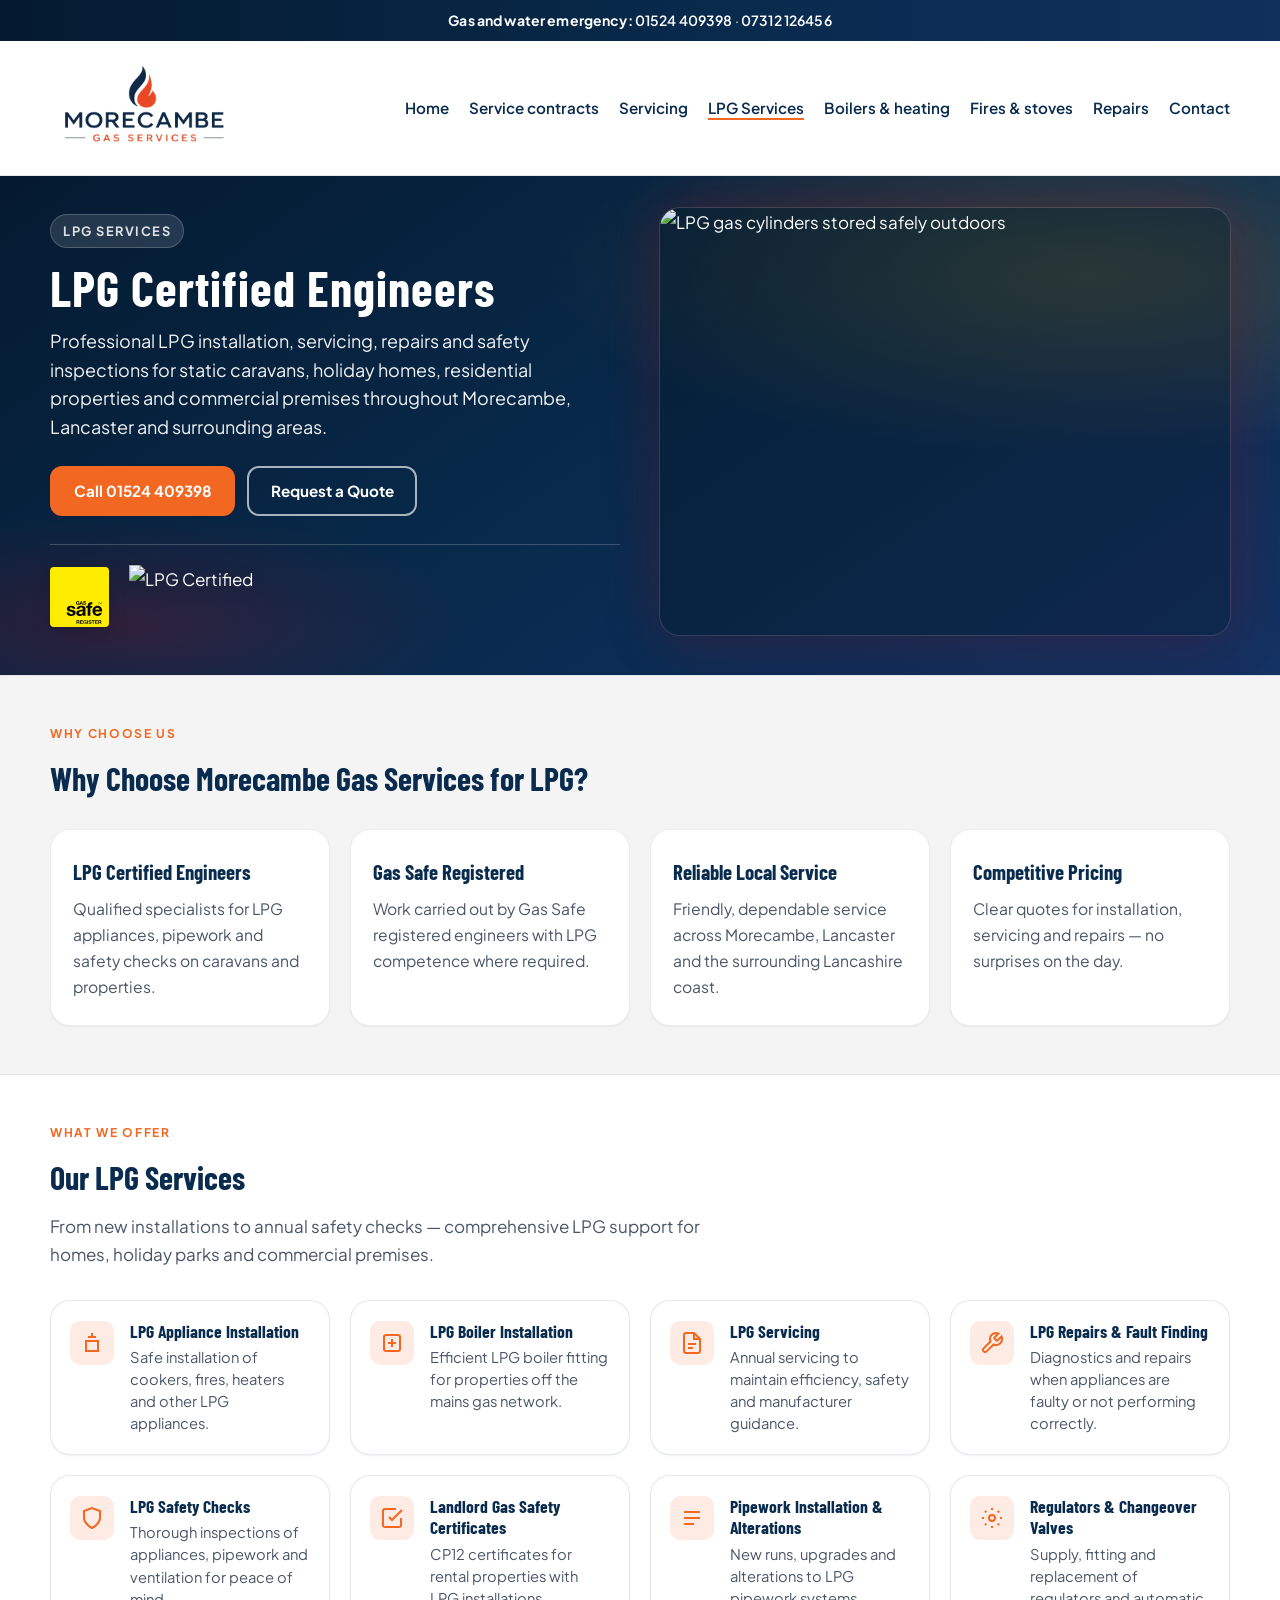
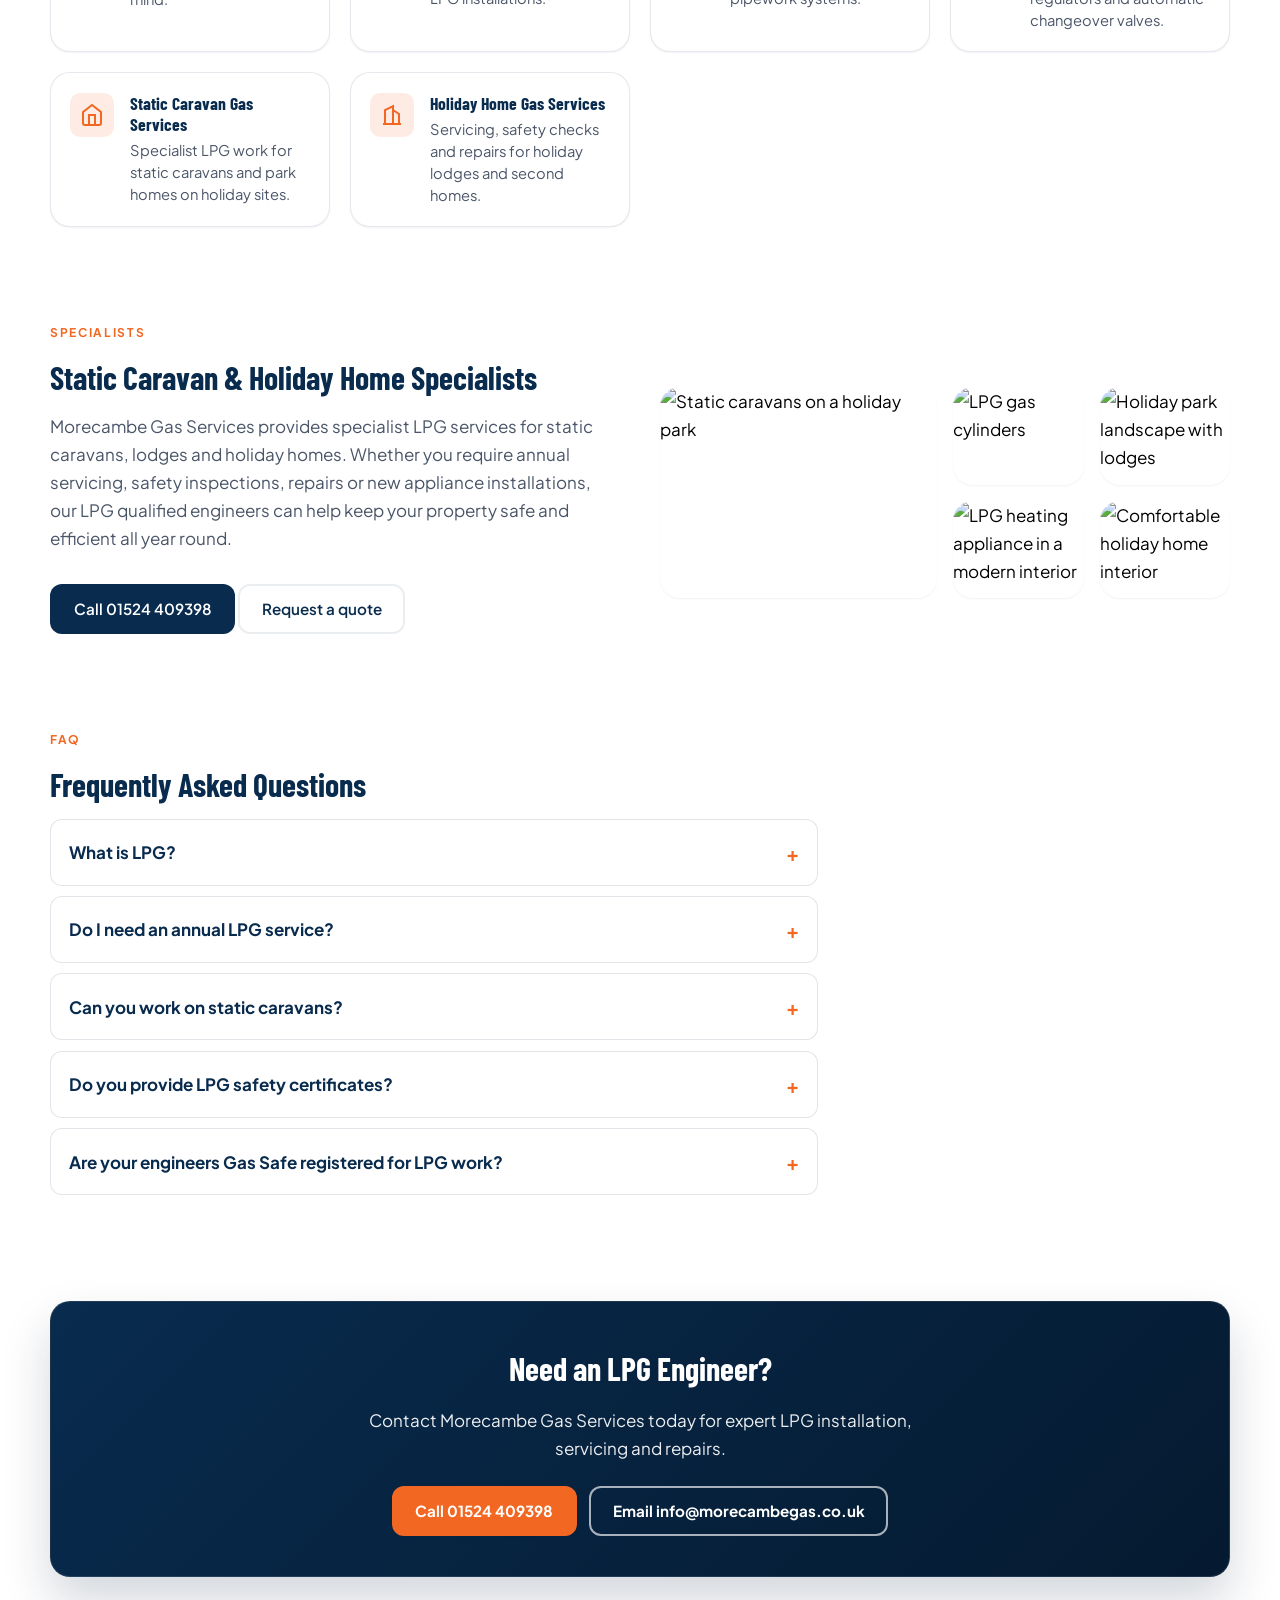
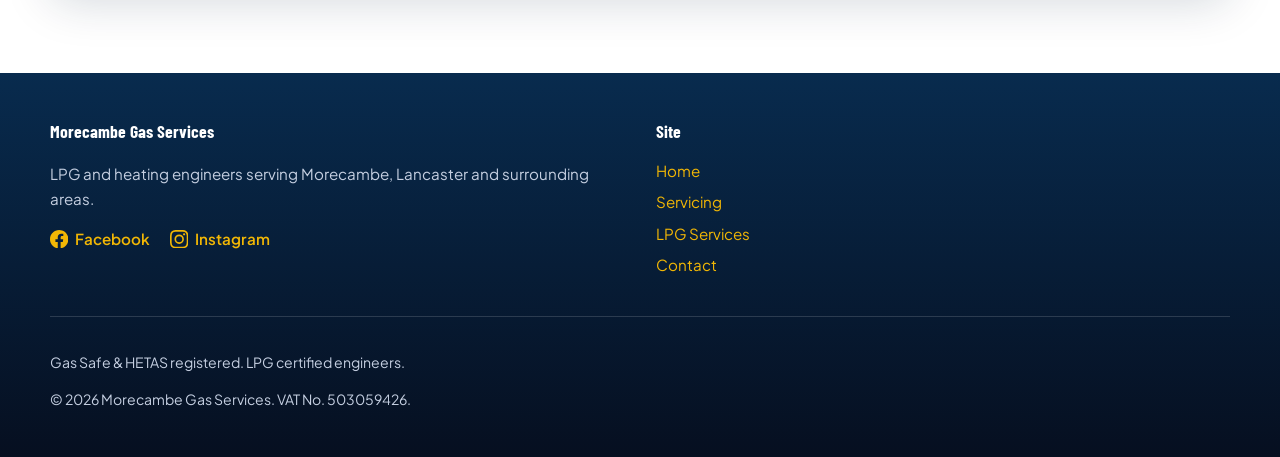
==== lpg-services/index.html @ b0865a86 "Add LPG Services page with nav, social links, and brand updates. New /lpg-services page with hero, s" ====
<!DOCTYPE html>
<html lang="en-GB">
  <head>
    <meta charset="utf-8" />
    <meta name="viewport" content="width=device-width, initial-scale=1" />
    <title>LPG Services | Morecambe Gas Services</title>
    <meta
      name="description"
      content="LPG certified engineers providing LPG installation, servicing, repairs and safety inspections for static caravans, holiday homes and residential properties across Morecambe and Lancaster."
    />
    <link rel="canonical" href="https://morecambegas.co.uk/lpg-services" />
    <meta name="robots" content="index, follow" />

    <meta property="og:type" content="website" />
    <meta property="og:locale" content="en_GB" />
    <meta property="og:url" content="https://morecambegas.co.uk/lpg-services" />
    <meta property="og:title" content="LPG Services | Morecambe Gas Services" />
    <meta
      property="og:description"
      content="LPG certified engineers for installation, servicing, repairs and safety inspections — static caravans, holiday homes and residential properties."
    />

    <link rel="icon" href="../images/logo-mgs-flame.png" type="image/png" />

    <link rel="preconnect" href="https://fonts.googleapis.com" />
    <link rel="preconnect" href="https://fonts.gstatic.com" crossorigin />
    <link
      href="https://fonts.googleapis.com/css2?family=Barlow+Condensed:wght@600;700&family=Plus+Jakarta+Sans:wght@400;500;600;700&display=swap"
      rel="stylesheet"
    />
    <link rel="stylesheet" href="../styles.css" />

    <script type="application/ld+json">
      {
        "@context": "https://schema.org",
        "@graph": [
          {
            "@type": "LocalBusiness",
            "@id": "https://morecambegas.co.uk/#business",
            "name": "Morecambe Gas Services",
            "url": "https://morecambegas.co.uk/",
            "logo": "https://morecambegas.co.uk/images/logo-mgs.png",
            "image": "https://morecambegas.co.uk/images/logo-mgs.png",
            "telephone": "+441524409398",
            "email": "info@morecambegas.co.uk",
            "priceRange": "££",
            "address": {
              "@type": "PostalAddress",
              "addressLocality": "Morecambe",
              "addressRegion": "Lancashire",
              "addressCountry": "GB"
            },
            "areaServed": [
              { "@type": "City", "name": "Morecambe" },
              { "@type": "City", "name": "Lancaster" },
              { "@type": "City", "name": "Heysham" },
              { "@type": "City", "name": "Carnforth" }
            ],
            "sameAs": [
              "https://www.facebook.com/profile.php?id=61570738957869",
              "https://www.instagram.com/morecambegasservices/"
            ]
          },
          {
            "@type": "Service",
            "name": "LPG Services",
            "serviceType": "LPG installation, servicing, repairs and safety inspections",
            "provider": { "@id": "https://morecambegas.co.uk/#business" },
            "url": "https://morecambegas.co.uk/lpg-services",
            "areaServed": [
              { "@type": "City", "name": "Morecambe" },
              { "@type": "City", "name": "Lancaster" }
            ],
            "description": "Professional LPG installation, servicing, repairs and safety inspections for static caravans, holiday homes, residential and commercial properties."
          }
        ]
      }
    </script>
  </head>
  <body>
    <div class="top-bar" role="region" aria-label="Emergency contact">
      <div class="wrap">
        <span
          ><strong>Gas and water emergency:</strong>
          <a href="tel:+441524409398">01524 409398</a> ·
          <a href="tel:+447312126456">07312 126456</a></span
        >
      </div>
    </div>

    <header class="site-header">
      <div class="wrap header-inner">
        <a class="brand" href="../index.html#top" aria-label="Morecambe Gas Services — Home">
          <img src="../images/logo-mgs.png" alt="Morecambe Gas Services" decoding="async" />
        </a>
        <button type="button" class="nav-toggle" aria-expanded="false" aria-controls="site-nav">Menu</button>
        <nav id="site-nav" class="nav-main" aria-label="Primary">
          <a href="../index.html#top">Home</a>
          <a href="../index.html#service-contracts">Service contracts</a>
          <a href="../servicing.html">Servicing</a>
          <a href="index.html" aria-current="page">LPG Services</a>
          <a href="../index.html#boilers">Boilers &amp; heating</a>
          <a href="../index.html#fires-stoves">Fires &amp; stoves</a>
          <a href="../index.html#repairs">Repairs</a>
          <a href="../index.html#contact">Contact</a>
        </nav>
      </div>
    </header>

    <main id="main">
      <section class="hero hero--split page-hero--compact" aria-labelledby="lpg-hero-title">
        <div class="wrap hero-split-inner">
          <div class="hero__copy">
            <p class="hero-eyebrow">LPG Services</p>
            <h1 id="lpg-hero-title">LPG Certified Engineers</h1>
            <p class="lead">
              Professional LPG installation, servicing, repairs and safety inspections for static caravans, holiday homes,
              residential properties and commercial premises throughout Morecambe, Lancaster and surrounding areas.
            </p>
            <div class="hero-actions">
              <a class="btn btn-primary" href="tel:+441524409398">Call 01524 409398</a>
              <a class="btn btn-outline" href="../enquiry.html">Request a Quote</a>
            </div>
            <div class="hero-cert-badges" aria-label="Accreditations">
              <a href="https://www.gassaferegister.co.uk/" target="_blank" rel="noopener noreferrer">
                <img
                  class="hero-cert-badge--gas-safe"
                  src="../images/gas-safe-register.svg"
                  width="280"
                  height="60"
                  alt="Gas Safe Register — find a registered engineer at gassaferegister.co.uk"
                />
              </a>
              <img src="../images/lpg-certified-badge.svg" width="160" height="72" alt="LPG Certified" />
            </div>
          </div>
          <div class="hero__media">
            <figure class="media-frame media-frame--glow">
              <img
                src="https://images.unsplash.com/photo-1581094793769-97ae8e5c5f6b?auto=format&amp;fit=crop&amp;w=1200&amp;q=80"
                width="600"
                height="450"
                alt="LPG gas cylinders stored safely outdoors"
                loading="eager"
                decoding="async"
              />
            </figure>
          </div>
        </div>
      </section>

      <section class="features" aria-labelledby="lpg-why-title">
        <div class="wrap">
          <p class="section-eyebrow" style="margin-bottom: 0.5rem">Why choose us</p>
          <h2 id="lpg-why-title" class="section-title">Why Choose Morecambe Gas Services for LPG?</h2>
          <div class="feature-grid feature-grid--4" style="margin-top: 1.5rem">
            <div class="feature-card">
              <h3>LPG Certified Engineers</h3>
              <p>Qualified specialists for LPG appliances, pipework and safety checks on caravans and properties.</p>
            </div>
            <div class="feature-card">
              <h3>Gas Safe Registered</h3>
              <p>Work carried out by Gas Safe registered engineers with LPG competence where required.</p>
            </div>
            <div class="feature-card">
              <h3>Reliable Local Service</h3>
              <p>Friendly, dependable service across Morecambe, Lancaster and the surrounding Lancashire coast.</p>
            </div>
            <div class="feature-card">
              <h3>Competitive Pricing</h3>
              <p>Clear quotes for installation, servicing and repairs — no surprises on the day.</p>
            </div>
          </div>
        </div>
      </section>

      <section class="wrap page-section" aria-labelledby="lpg-services-title">
        <p class="section-eyebrow">What we offer</p>
        <h2 id="lpg-services-title" class="section-title">Our LPG Services</h2>
        <p class="section-intro">
          From new installations to annual safety checks — comprehensive LPG support for homes, holiday parks and commercial
          premises.
        </p>

        <div class="service-icon-grid">
          <article class="service-icon-card">
            <div class="service-icon-card__icon" aria-hidden="true">
              <svg viewBox="0 0 24 24" fill="none" stroke="currentColor" stroke-width="2"><path d="M12 2v4M8 6h8M6 10h12v10H6z"/></svg>
            </div>
            <div>
              <h3>LPG Appliance Installation</h3>
              <p>Safe installation of cookers, fires, heaters and other LPG appliances.</p>
            </div>
          </article>
          <article class="service-icon-card">
            <div class="service-icon-card__icon" aria-hidden="true">
              <svg viewBox="0 0 24 24" fill="none" stroke="currentColor" stroke-width="2"><rect x="4" y="4" width="16" height="16" rx="2"/><path d="M8 12h8M12 8v8"/></svg>
            </div>
            <div>
              <h3>LPG Boiler Installation</h3>
              <p>Efficient LPG boiler fitting for properties off the mains gas network.</p>
            </div>
          </article>
          <article class="service-icon-card">
            <div class="service-icon-card__icon" aria-hidden="true">
              <svg viewBox="0 0 24 24" fill="none" stroke="currentColor" stroke-width="2"><path d="M14 2H6a2 2 0 0 0-2 2v16a2 2 0 0 0 2 2h12a2 2 0 0 0 2-2V8z"/><path d="M14 2v6h6M8 13h8M8 17h5"/></svg>
            </div>
            <div>
              <h3>LPG Servicing</h3>
              <p>Annual servicing to maintain efficiency, safety and manufacturer guidance.</p>
            </div>
          </article>
          <article class="service-icon-card">
            <div class="service-icon-card__icon" aria-hidden="true">
              <svg viewBox="0 0 24 24" fill="none" stroke="currentColor" stroke-width="2"><path d="M14.7 6.3a1 1 0 0 0 0 1.4l1.6 1.6a1 1 0 0 0 1.4 0l3.77-3.77a6 6 0 0 1-7.94 7.94l-6.91 6.91a2.12 2.12 0 0 1-3-3l6.91-6.91a6 6 0 0 1 7.94-7.94l-3.76 3.76z"/></svg>
            </div>
            <div>
              <h3>LPG Repairs &amp; Fault Finding</h3>
              <p>Diagnostics and repairs when appliances are faulty or not performing correctly.</p>
            </div>
          </article>
          <article class="service-icon-card">
            <div class="service-icon-card__icon" aria-hidden="true">
              <svg viewBox="0 0 24 24" fill="none" stroke="currentColor" stroke-width="2"><path d="M12 22s8-4 8-10V5l-8-3-8 3v7c0 6 8 10 8 10z"/></svg>
            </div>
            <div>
              <h3>LPG Safety Checks</h3>
              <p>Thorough inspections of appliances, pipework and ventilation for peace of mind.</p>
            </div>
          </article>
          <article class="service-icon-card">
            <div class="service-icon-card__icon" aria-hidden="true">
              <svg viewBox="0 0 24 24" fill="none" stroke="currentColor" stroke-width="2"><path d="M9 11l3 3L22 4"/><path d="M21 12v7a2 2 0 0 1-2 2H5a2 2 0 0 1-2-2V5a2 2 0 0 1 2-2h11"/></svg>
            </div>
            <div>
              <h3>Landlord Gas Safety Certificates</h3>
              <p>CP12 certificates for rental properties with LPG installations.</p>
            </div>
          </article>
          <article class="service-icon-card">
            <div class="service-icon-card__icon" aria-hidden="true">
              <svg viewBox="0 0 24 24" fill="none" stroke="currentColor" stroke-width="2"><path d="M4 12h16M4 6h16M4 18h10"/></svg>
            </div>
            <div>
              <h3>Pipework Installation &amp; Alterations</h3>
              <p>New runs, upgrades and alterations to LPG pipework systems.</p>
            </div>
          </article>
          <article class="service-icon-card">
            <div class="service-icon-card__icon" aria-hidden="true">
              <svg viewBox="0 0 24 24" fill="none" stroke="currentColor" stroke-width="2"><circle cx="12" cy="12" r="3"/><path d="M12 2v2M12 20v2M4.93 4.93l1.41 1.41M17.66 17.66l1.41 1.41M2 12h2M20 12h2M4.93 19.07l1.41-1.41M17.66 6.34l1.41-1.41"/></svg>
            </div>
            <div>
              <h3>Regulators &amp; Changeover Valves</h3>
              <p>Supply, fitting and replacement of regulators and automatic changeover valves.</p>
            </div>
          </article>
          <article class="service-icon-card">
            <div class="service-icon-card__icon" aria-hidden="true">
              <svg viewBox="0 0 24 24" fill="none" stroke="currentColor" stroke-width="2"><path d="M3 9l9-7 9 7v11a2 2 0 0 1-2 2H5a2 2 0 0 1-2-2z"/><path d="M9 22V12h6v10"/></svg>
            </div>
            <div>
              <h3>Static Caravan Gas Services</h3>
              <p>Specialist LPG work for static caravans and park homes on holiday sites.</p>
            </div>
          </article>
          <article class="service-icon-card">
            <div class="service-icon-card__icon" aria-hidden="true">
              <svg viewBox="0 0 24 24" fill="none" stroke="currentColor" stroke-width="2"><path d="M3 21h18M5 21V7l8-4v18M19 21V11l-6-4"/><path d="M9 9v.01M9 12v.01M9 15v.01"/></svg>
            </div>
            <div>
              <h3>Holiday Home Gas Services</h3>
              <p>Servicing, safety checks and repairs for holiday lodges and second homes.</p>
            </div>
          </article>
        </div>
      </section>

      <section class="wrap page-section" aria-labelledby="caravan-title">
        <div class="lpg-split-section">
          <div>
            <p class="section-eyebrow">Specialists</p>
            <h2 id="caravan-title" class="section-title">Static Caravan &amp; Holiday Home Specialists</h2>
            <p class="section-intro" style="max-width: none">
              Morecambe Gas Services provides specialist LPG services for static caravans, lodges and holiday homes. Whether you
              require annual servicing, safety inspections, repairs or new appliance installations, our LPG qualified engineers can
              help keep your property safe and efficient all year round.
            </p>
            <p class="band-footnote band-footnote--row">
              <a class="btn btn-dark" href="tel:+441524409398">Call 01524 409398</a>
              <a class="btn btn-ghost" href="../enquiry.html">Request a quote</a>
            </p>
          </div>
          <div class="image-mosaic" aria-label="Static caravans, LPG and holiday park imagery">
            <figure>
              <img
                src="https://images.unsplash.com/photo-1520250497591-112f2f40a3f4?auto=format&amp;fit=crop&amp;w=1200&amp;q=80"
                width="600"
                height="257"
                alt="Static caravans on a holiday park"
                loading="lazy"
                decoding="async"
              />
            </figure>
            <figure>
              <img
                src="https://images.unsplash.com/photo-1581094793769-97ae8e5c5f6b?auto=format&amp;fit=crop&amp;w=600&amp;q=80"
                width="300"
                height="225"
                alt="LPG gas cylinders"
                loading="lazy"
                decoding="async"
              />
            </figure>
            <figure>
              <img
                src="https://images.unsplash.com/photo-1506905925346-21bda4d32df4?auto=format&amp;fit=crop&amp;w=600&amp;q=80"
                width="300"
                height="225"
                alt="Holiday park landscape with lodges"
                loading="lazy"
                decoding="async"
              />
            </figure>
            <figure>
              <img
                src="https://images.unsplash.com/photo-1558618666-fcd25c85cd64?auto=format&amp;fit=crop&amp;w=600&amp;q=80"
                width="300"
                height="225"
                alt="LPG heating appliance in a modern interior"
                loading="lazy"
                decoding="async"
              />
            </figure>
            <figure>
              <img
                src="https://images.unsplash.com/photo-1600585154340-be6161a56a0c?auto=format&amp;fit=crop&amp;w=600&amp;q=80"
                width="300"
                height="225"
                alt="Comfortable holiday home interior"
                loading="lazy"
                decoding="async"
              />
            </figure>
          </div>
        </div>
      </section>

      <section class="wrap page-section" aria-labelledby="faq-title">
        <p class="section-eyebrow">FAQ</p>
        <h2 id="faq-title" class="section-title">Frequently Asked Questions</h2>
        <div class="faq-list">
          <details class="faq-item">
            <summary>What is LPG?</summary>
            <div class="faq-item__answer">
              <p>
                LPG (liquefied petroleum gas) is a bottled gas used where properties are not connected to mains natural gas. It is
                commonly used on static caravans, holiday homes, park homes and rural residential properties for heating, hot water
                and cooking.
              </p>
            </div>
          </details>
          <details class="faq-item">
            <summary>Do I need an annual LPG service?</summary>
            <div class="faq-item__answer">
              <p>
                Yes — annual servicing is strongly recommended to keep appliances safe and efficient, maintain warranties where
                applicable, and identify wear before it becomes a fault. Holiday parks and landlords often require evidence of regular
                checks.
              </p>
            </div>
          </details>
          <details class="faq-item">
            <summary>Can you work on static caravans?</summary>
            <div class="faq-item__answer">
              <p>
                Yes. We provide specialist LPG services for static caravans and lodges, including servicing, safety inspections,
                repairs and new appliance installations on holiday parks across Morecambe, Lancaster and surrounding areas.
              </p>
            </div>
          </details>
          <details class="faq-item">
            <summary>Do you provide LPG safety certificates?</summary>
            <div class="faq-item__answer">
              <p>
                We carry out LPG safety checks and can issue landlord gas safety records (CP12) where required for rental properties
                and holiday lets with LPG installations.
              </p>
            </div>
          </details>
          <details class="faq-item">
            <summary>Are your engineers Gas Safe registered for LPG work?</summary>
            <div class="faq-item__answer">
              <p>
                Our engineers are Gas Safe registered with the appropriate qualifications for LPG work. Always check the engineer&apos;s
                ID card and the work categories listed before any gas work begins.
              </p>
            </div>
          </details>
        </div>
      </section>

      <section class="wrap page-section" aria-labelledby="lpg-cta-title">
        <div class="cta-banner" role="region">
          <h2 id="lpg-cta-title">Need an LPG Engineer?</h2>
          <p>Contact Morecambe Gas Services today for expert LPG installation, servicing and repairs.</p>
          <div class="cta-banner__actions">
            <a class="btn btn-primary" href="tel:+441524409398">Call 01524 409398</a>
            <a class="btn btn-outline" href="mailto:info@morecambegas.co.uk">Email info@morecambegas.co.uk</a>
          </div>
        </div>
      </section>
    </main>

    <footer class="site-footer">
      <div class="wrap">
        <div class="footer-grid">
          <div>
            <h2>Morecambe Gas Services</h2>
            <p>LPG and heating engineers serving Morecambe, Lancaster and surrounding areas.</p>
            <div class="footer-social" aria-label="Social media">
              <a href="https://www.facebook.com/profile.php?id=61570738957869" target="_blank" rel="noopener noreferrer">
                <svg viewBox="0 0 24 24" aria-hidden="true"><path d="M24 12.073c0-6.627-5.373-12-12-12s-12 5.373-12 12c0 5.99 4.388 10.954 10.125 11.854v-8.385H7.078v-3.47h3.047V9.43c0-3.007 1.792-4.669 4.533-4.669 1.312 0 2.686.235 2.686.235v2.953H15.83c-1.491 0-1.956.925-1.956 1.874v2.25h3.328l-.532 3.47h-2.796v8.385C19.612 23.027 24 18.062 24 12.073z"/></svg>
                Facebook
              </a>
              <a href="https://www.instagram.com/morecambegasservices/" target="_blank" rel="noopener noreferrer">
                <svg viewBox="0 0 24 24" aria-hidden="true"><path d="M12 2.163c3.204 0 3.584.012 4.85.07 3.252.148 4.771 1.691 4.919 4.919.058 1.265.069 1.645.069 4.849 0 3.205-.012 3.584-.069 4.849-.149 3.225-1.664 4.771-4.919 4.919-1.266.058-1.644.07-4.85.07-3.204 0-3.584-.012-4.849-.07-3.26-.149-4.771-1.699-4.919-4.92-.058-1.265-.07-1.644-.07-4.849 0-3.204.013-3.583.07-4.849.149-3.227 1.664-4.771 4.919-4.919 1.266-.057 1.645-.069 4.849-.069zM12 0C8.741 0 8.333.014 7.053.072 2.695.272.273 2.69.073 7.052.014 8.333 0 8.741 0 12c0 3.259.014 3.668.072 4.948.2 4.358 2.618 6.78 6.98 6.98C8.333 23.986 8.741 24 12 24c3.259 0 3.668-.014 4.948-.072 4.354-.2 6.782-2.618 6.979-6.98.059-1.28.073-1.689.073-4.948 0-3.259-.014-3.667-.072-4.947-.196-4.354-2.617-6.78-6.979-6.98C15.668.014 15.259 0 12 0zm0 5.838a6.162 6.162 0 1 0 0 12.324 6.162 6.162 0 0 0 0-12.324zM12 16a4 4 0 1 1 0-8 4 4 0 0 1 0 8zm6.406-11.845a1.44 1.44 0 1 0 0 2.881 1.44 1.44 0 0 0 0-2.881z"/></svg>
                Instagram
              </a>
            </div>
          </div>
          <div>
            <h2>Site</h2>
            <ul>
              <li><a href="../index.html#top">Home</a></li>
              <li><a href="../servicing.html">Servicing</a></li>
              <li><a href="index.html">LPG Services</a></li>
              <li><a href="../customer-services.html">Contact</a></li>
            </ul>
          </div>
        </div>
        <div class="footer-bottom">
          <p>Gas Safe &amp; HETAS registered. LPG certified engineers.</p>
          <p>&copy; 2026 Morecambe Gas Services. VAT No. 503059426.</p>
        </div>
      </div>
    </footer>

    <script src="../main.js" defer></script>
  </body>
</html>
---- styles.css ----
/* Morecambe Gas — brand palette (navy/orange) */
:root {
  /* Brand palette */
  --brand-navy: #082B4E;
  --brand-orange: #F26722;
  --brand-red: #F26722;
  --brand-gold: #F2B705;
  --brand-white: #FFFFFF;
  --brand-grey: #F4F4F4;
  --brand-black: #000000;

  /* Semantic tokens (used throughout the stylesheet) */
  --color-primary: var(--brand-navy);
  --color-primary-dark: #051a30;
  --color-primary-soft: rgba(8, 43, 78, 0.08);
  --color-accent: var(--brand-orange);
  --color-accent-soft: rgba(242, 103, 34, 0.12);
  --color-highlight: var(--brand-gold);
  --color-highlight-soft: rgba(242, 183, 5, 0.18);
  --color-text: var(--brand-black);
  --color-heading: var(--brand-navy);
  --color-bg: var(--brand-white);
  --color-bg-subtle: var(--brand-grey);
  --color-surface: var(--brand-white);
  --color-muted: #4a5568;

  --font-body: "Plus Jakarta Sans", system-ui, sans-serif;
  --font-display: "Barlow Condensed", system-ui, sans-serif;
  --shadow-sm: 0 1px 2px rgba(11, 31, 59, 0.06);
  --shadow: 0 8px 30px rgba(11, 31, 59, 0.12);
  --shadow-lg: 0 24px 48px rgba(11, 31, 59, 0.18);
  --radius: 12px;
  --radius-lg: 20px;
  --wrap: min(1180px, calc(100% - 2rem));
}

*,
*::before,
*::after {
  box-sizing: border-box;
}

html {
  scroll-behavior: smooth;
}

body {
  margin: 0;
  font-family: var(--font-body);
  font-size: 1.0625rem;
  line-height: 1.65;
  color: var(--color-text);
  background-color: var(--color-bg);
  background-image:
    radial-gradient(ellipse 120% 80% at 100% -20%, rgba(11, 31, 59, 0.05), transparent),
    radial-gradient(ellipse 80% 50% at 0% 100%, rgba(227, 6, 19, 0.04), transparent);
  background-attachment: fixed;
}

img {
  max-width: 100%;
  height: auto;
  display: block;
}

a {
  color: var(--color-primary);
  text-decoration-thickness: 1px;
  text-underline-offset: 0.2em;
}

a:hover {
  color: var(--color-primary-dark);
}

.wrap {
  width: var(--wrap);
  margin-inline: auto;
}

/* Top bar */
.top-bar {
  background: linear-gradient(90deg, var(--color-primary-dark) 0%, var(--color-primary) 60%, #11305c 100%);
  color: #fff;
  font-size: 0.875rem;
  padding: 0.55rem 0;
  letter-spacing: 0.01em;
}

.top-bar .wrap {
  display: flex;
  flex-wrap: wrap;
  align-items: center;
  justify-content: center;
  gap: 0.75rem 1.5rem;
  text-align: center;
}

.top-bar a {
  color: #fff;
  font-weight: 600;
  text-decoration: none;
}

.top-bar a:hover {
  text-decoration: underline;
  color: var(--color-highlight);
}

.top-bar strong {
  font-weight: 700;
}

/* Header */
.site-header {
  background: rgba(255, 255, 255, 0.92);
  backdrop-filter: blur(12px);
  -webkit-backdrop-filter: blur(12px);
  border-bottom: 1px solid rgba(11, 31, 59, 0.1);
  position: sticky;
  top: 0;
  z-index: 100;
}

.header-inner {
  display: flex;
  align-items: center;
  justify-content: space-between;
  gap: 1rem;
  padding: 0.75rem 0;
  flex-wrap: wrap;
}

.brand {
  display: flex;
  align-items: center;
  gap: 0.7rem;
  text-decoration: none;
  color: var(--color-heading);
}

.brand img,
.brand .brand-mark {
  display: block;
  height: clamp(72px, 9vw, 110px);
  width: auto;
  max-width: clamp(240px, 32vw, 360px);
  object-fit: contain;
  flex-shrink: 0;
}

.brand-text {
  font-family: var(--font-display);
  font-size: 1.35rem;
  font-weight: 600;
  letter-spacing: 0.02em;
  line-height: 1.15;
  max-width: 12rem;
}

.nav-toggle {
  display: none;
  background: var(--color-primary);
  color: #fff;
  border: none;
  padding: 0.55rem 0.9rem;
  border-radius: var(--radius);
  font-family: inherit;
  font-weight: 600;
  cursor: pointer;
}

.nav-toggle:focus-visible {
  outline: 2px solid var(--color-primary-dark);
  outline-offset: 2px;
}

.nav-main {
  display: flex;
  flex-wrap: wrap;
  align-items: center;
  gap: 0.25rem 1.25rem;
}

.nav-main a {
  font-weight: 600;
  color: var(--color-heading);
  text-decoration: none;
  font-size: 0.95rem;
}

.nav-main a:hover,
.nav-main a[aria-current="page"] {
  color: var(--color-primary);
}

@media (min-width: 901px) {
  .nav-main a[aria-current="page"] {
    box-shadow: inset 0 -2px 0 var(--color-accent);
  }
}

@media (max-width: 900px) {
  .nav-toggle {
    display: block;
  }

  .nav-main {
    display: none;
    width: 100%;
    flex-direction: column;
    align-items: stretch;
    padding: 0.5rem 0 1rem;
    border-top: 1px solid rgba(11, 31, 59, 0.12);
  }

  .nav-main.is-open {
    display: flex;
  }

  .nav-main a {
    padding: 0.5rem 0;
  }

  .header-inner {
    flex-wrap: nowrap;
  }

  .brand-text {
    display: none;
  }

  .brand img,
  .brand .brand-mark {
    height: 64px;
    max-width: 220px;
  }
}

@media (max-width: 480px) {
  .brand img,
  .brand .brand-mark {
    height: 52px;
    max-width: 180px;
  }
}

/* Hero */
.hero {
  position: relative;
  background: linear-gradient(145deg, var(--color-primary-dark) 0%, var(--color-primary) 55%, #143263 100%);
  color: #fff;
  padding: 3rem 0 3.5rem;
  overflow: hidden;
}

.hero::before {
  content: "";
  position: absolute;
  inset: 0;
  background: radial-gradient(ellipse 70% 60% at 85% 20%, rgba(242, 183, 5, 0.18), transparent 60%),
    radial-gradient(ellipse 50% 40% at 10% 90%, rgba(227, 6, 19, 0.18), transparent 55%);
  pointer-events: none;
}

.hero .wrap {
  position: relative;
  z-index: 1;
}

.hero-eyebrow {
  display: inline-block;
  font-size: 0.8rem;
  font-weight: 700;
  text-transform: uppercase;
  letter-spacing: 0.12em;
  color: rgba(255, 255, 255, 0.85);
  margin: 0 0 0.75rem;
  padding: 0.35rem 0.75rem;
  background: rgba(255, 255, 255, 0.12);
  border-radius: 999px;
  border: 1px solid rgba(255, 255, 255, 0.2);
}

.hero h1 {
  font-family: var(--font-display);
  font-size: clamp(2.15rem, 4.5vw, 3.1rem);
  font-weight: 700;
  margin: 0 0 0.75rem;
  letter-spacing: 0.02em;
  line-height: 1.1;
  text-wrap: balance;
}

.hero .lead {
  font-size: 1.125rem;
  opacity: 0.94;
  max-width: 38rem;
  margin: 0 0 1.5rem;
  line-height: 1.6;
}

.hero .lead strong {
  color: #fff;
  font-weight: 700;
}

.hero-actions {
  display: flex;
  flex-wrap: wrap;
  gap: 0.75rem;
}

/* Split hero (image + copy) */
.hero--split {
  padding: 2.5rem 0 3rem;
}

.hero-split-inner {
  display: grid;
  grid-template-columns: 1fr 1fr;
  gap: 2.5rem;
  align-items: center;
}

.hero__copy {
  min-width: 0;
}

.hero__media {
  min-width: 0;
}

@media (max-width: 900px) {
  .hero-split-inner {
    grid-template-columns: 1fr;
    gap: 2rem;
  }

  .hero__media {
    order: -1;
    max-width: 520px;
    margin-inline: auto;
  }
}

.media-frame {
  position: relative;
  margin: 0;
  border-radius: var(--radius-lg);
  overflow: hidden;
  box-shadow: var(--shadow-lg), 0 0 0 1px rgba(255, 255, 255, 0.15);
  background: rgba(0, 0, 0, 0.2);
}

.media-frame img {
  width: 100%;
  aspect-ratio: 4 / 3;
  object-fit: cover;
  display: block;
}

.media-frame--tall img {
  aspect-ratio: 3 / 4;
}

.media-frame--wide img {
  aspect-ratio: 16 / 9;
}

.media-frame--glow {
  box-shadow: var(--shadow-lg), 0 0 60px rgba(227, 6, 19, 0.22), 0 0 0 1px rgba(255, 255, 255, 0.14);
}

.img-caption {
  font-size: 0.75rem;
  color: rgba(255, 255, 255, 0.65);
  padding: 0.5rem 0.75rem 0.65rem;
  background: linear-gradient(to top, rgba(0, 0, 0, 0.55), transparent);
  margin: 0;
  position: absolute;
  bottom: 0;
  left: 0;
  right: 0;
}

.showcase-grid {
  display: grid;
  grid-template-columns: 1fr 1fr;
  gap: 1.5rem;
  margin-top: 0.5rem;
}

.showcase-grid figure.showcase-card {
  margin: 0;
}

@media (max-width: 768px) {
  .showcase-grid {
    grid-template-columns: 1fr;
  }
}

.showcase-card {
  background: var(--color-surface);
  border-radius: var(--radius-lg);
  overflow: hidden;
  box-shadow: var(--shadow);
  border: 1px solid rgba(11, 31, 59, 0.08);
  transition: transform 0.25s ease, box-shadow 0.25s ease;
}

.showcase-card:hover {
  transform: translateY(-4px);
  box-shadow: var(--shadow-lg);
}

.showcase-card img {
  width: 100%;
  aspect-ratio: 16 / 10;
  object-fit: cover;
}

.showcase-card__body {
  padding: 1.25rem 1.35rem 1.4rem;
}

.showcase-card__body h2 {
  font-family: var(--font-display);
  font-size: 1.35rem;
  margin: 0 0 0.4rem;
  color: var(--color-heading);
}

.showcase-card__body p {
  margin: 0;
  font-size: 0.95rem;
  color: var(--color-muted);
}

.showcase-label {
  display: inline-block;
  font-size: 0.7rem;
  font-weight: 700;
  text-transform: uppercase;
  letter-spacing: 0.08em;
  color: var(--color-primary);
  margin-bottom: 0.35rem;
}

/* Buttons */
.btn {
  display: inline-flex;
  align-items: center;
  justify-content: center;
  padding: 0.65rem 1.35rem;
  border-radius: var(--radius);
  font-family: inherit;
  font-weight: 700;
  font-size: 0.95rem;
  text-decoration: none;
  border: 2px solid transparent;
  cursor: pointer;
  transition: background 0.15s, color 0.15s, border-color 0.15s;
}

.btn-primary {
  background: var(--brand-red);
  color: #fff;
  border-color: var(--brand-red);
  box-shadow: var(--shadow-sm);
}

.btn-primary:hover {
  background: #d95a1e;
  border-color: #d95a1e;
  color: #fff;
  box-shadow: 0 4px 14px rgba(242, 103, 34, 0.28);
}

.btn-outline {
  background: transparent;
  color: #fff;
  border-color: rgba(255, 255, 255, 0.65);
}

.btn-outline:hover {
  background: rgba(255, 255, 255, 0.14);
  color: #fff;
}

.btn-dark {
  background: var(--color-primary);
  color: #fff;
  text-decoration: none;
}

.btn-dark:hover {
  background: var(--color-primary-dark);
  color: #fff;
}

.btn-ghost {
  background: transparent;
  color: var(--color-primary);
  border: 2px solid var(--color-primary-soft);
}

.btn-ghost:hover {
  background: var(--color-primary-soft);
  color: var(--color-primary-dark);
}

.btn-accent {
  background: var(--brand-gold);
  color: var(--brand-navy);
  border-color: var(--brand-gold);
}

.btn-accent:hover {
  background: #d49e02;
  border-color: #d49e02;
  color: var(--brand-navy);
}

/* Sections */
section {
  padding: 3rem 0;
}

.section-title {
  font-family: var(--font-display);
  font-size: clamp(1.65rem, 3vw, 2rem);
  font-weight: 700;
  color: var(--color-heading);
  margin: 0 0 0.5rem;
}

.section-intro {
  color: var(--color-muted);
  max-width: 42rem;
  margin: 0 0 2rem;
}

/* Feature strip */
.features {
  background: var(--color-bg-subtle);
  border-block: 1px solid rgba(11, 31, 59, 0.08);
  position: relative;
}

.feature-grid {
  display: grid;
  grid-template-columns: repeat(auto-fit, minmax(240px, 1fr));
  gap: 1.25rem;
  text-align: left;
}

.feature-card {
  background: var(--color-surface);
  padding: 1.6rem 1.4rem;
  border-radius: var(--radius-lg);
  box-shadow: var(--shadow-sm);
  border: 1px solid rgba(11, 31, 59, 0.08);
  transition: border-color 0.2s, box-shadow 0.2s;
}

.feature-card:hover {
  border-color: var(--brand-gold);
  box-shadow: var(--shadow);
}

.feature-card h2,
.feature-card h3 {
  font-family: var(--font-display);
  font-size: 1.3rem;
  margin: 0 0 0.4rem;
  color: var(--color-primary);
}

.feature-card p {
  margin: 0;
  font-size: 0.98rem;
  color: var(--color-muted);
}

/* Cards grid */
.card-grid {
  display: grid;
  grid-template-columns: repeat(auto-fit, minmax(280px, 1fr));
  gap: 1.5rem;
}

.card {
  border: 1px solid rgba(11, 31, 59, 0.1);
  border-radius: var(--radius-lg);
  padding: 0;
  background: var(--color-surface);
  box-shadow: var(--shadow-sm);
  overflow: hidden;
  display: flex;
  flex-direction: column;
  transition: transform 0.22s ease, box-shadow 0.22s ease;
}

.card:hover {
  transform: translateY(-3px);
  box-shadow: var(--shadow);
}

.card__body {
  padding: 1.35rem 1.4rem 1.5rem;
  flex: 1;
  display: flex;
  flex-direction: column;
}

.card__body .btn {
  margin-top: auto;
  align-self: flex-start;
}

.card--media .card__thumb {
  position: relative;
  margin: 0;
  aspect-ratio: 16 / 10;
  overflow: hidden;
  background: var(--color-primary-soft);
}

.card--media .card__thumb img {
  width: 100%;
  height: 100%;
  object-fit: cover;
  transition: transform 0.4s ease;
}

.card--media:hover .card__thumb img {
  transform: scale(1.04);
}

.card__thumb-badge {
  position: absolute;
  top: 0.65rem;
  left: 0.65rem;
  font-size: 0.65rem;
  font-weight: 700;
  text-transform: uppercase;
  letter-spacing: 0.06em;
  padding: 0.3rem 0.55rem;
  border-radius: 6px;
  background: rgba(255, 255, 255, 0.92);
  color: var(--color-primary);
  box-shadow: var(--shadow-sm);
}

.card h2 {
  font-family: var(--font-display);
  font-size: 1.3rem;
  margin: 0 0 0.65rem;
  color: var(--color-heading);
}

.card p {
  margin: 0 0 1rem;
  color: var(--color-muted);
  font-size: 0.98rem;
}

.card ul {
  margin: 0 0 1rem;
  padding-left: 1.25rem;
  color: var(--color-muted);
  font-size: 0.95rem;
}

/* Text-only cards (no image) */
.card:not(.card--media) {
  padding: 1.35rem 1.4rem 1.5rem;
}

.card:not(.card--media) .btn {
  margin-top: 1rem;
  align-self: flex-start;
}

/* Safety callout */
.callout {
  background: linear-gradient(135deg, var(--color-primary) 0%, var(--color-primary-dark) 100%);
  color: #fff;
  padding: 2rem 2rem 2.1rem;
  border-radius: var(--radius-lg);
  margin-top: 2rem;
  box-shadow: var(--shadow);
  border: 1px solid rgba(255, 255, 255, 0.1);
}

.callout h2 {
  font-family: var(--font-display);
  font-size: 1.5rem;
  margin: 0 0 0.75rem;
}

.callout p {
  margin: 0 0 0.5rem;
}

.callout a {
  color: #fff;
  font-weight: 700;
}

.callout .emergency {
  font-size: 1.15rem;
  margin-top: 0.75rem;
}

.repair-form-preface {
  margin-bottom: 1.75rem;
}

.callout--repair-lead h2 {
  font-size: 1.25rem;
  margin-bottom: 0.5rem;
}

/* Hours box */
.hours-box {
  border: 1px solid rgba(11, 31, 59, 0.18);
  border-radius: var(--radius-lg);
  padding: 1.6rem 1.75rem;
  margin-top: 2rem;
  max-width: 32rem;
  background: var(--color-surface);
  box-shadow: var(--shadow-sm);
}

.hours-box h2 {
  font-family: var(--font-display);
  margin: 0 0 0.75rem;
  font-size: 1.25rem;
  color: var(--color-primary);
}

/* Breadcrumb */
.breadcrumb {
  font-size: 0.9rem;
  padding: 1rem 0 0;
  color: var(--color-muted);
}

.breadcrumb a {
  color: var(--color-primary);
  text-decoration: none;
}

.breadcrumb a:hover {
  text-decoration: underline;
}

/* Content band on home */
.section-band {
  background: var(--color-bg-subtle);
  border-radius: var(--radius-lg);
  padding: 2.5rem 2rem;
  margin-bottom: 2rem;
  border: 1px solid rgba(11, 31, 59, 0.08);
  box-shadow: var(--shadow-sm);
}

@media (min-width: 769px) {
  .section-band {
    padding: 2.75rem 2.5rem;
  }
}

/* Footer */
.site-footer {
  background: linear-gradient(180deg, var(--brand-navy) 0%, #060f20 100%);
  color: #c5cfe1;
  padding: 2.75rem 0 2rem;
  margin-top: 3rem;
  font-size: 0.95rem;
}

.site-footer a {
  color: var(--brand-gold);
  text-decoration: none;
}

.site-footer a:hover {
  text-decoration: underline;
}

.footer-grid {
  display: grid;
  grid-template-columns: repeat(auto-fit, minmax(200px, 1fr));
  gap: 2rem;
  margin-bottom: 2rem;
}

.site-footer h2 {
  font-family: var(--font-display);
  font-size: 1.1rem;
  color: #fff;
  margin: 0 0 0.75rem;
}

.site-footer ul {
  list-style: none;
  padding: 0;
  margin: 0;
}

.site-footer li {
  margin-bottom: 0.4rem;
}

.footer-bottom {
  border-top: 1px solid rgba(255, 255, 255, 0.15);
  padding-top: 1.25rem;
  font-size: 0.88rem;
  color: #c5cfe1;
}

.visually-hidden {
  position: absolute;
  width: 1px;
  height: 1px;
  padding: 0;
  margin: -1px;
  overflow: hidden;
  clip: rect(0, 0, 0, 0);
  white-space: nowrap;
  border: 0;
}

/* One-page layout */
.scroll-anchor {
  scroll-margin-top: 0;
}

.page-section {
  scroll-margin-top: 7.5rem;
}

.section-eyebrow {
  font-size: 0.75rem;
  font-weight: 700;
  text-transform: uppercase;
  letter-spacing: 0.14em;
  color: var(--color-accent);
  margin: 0 0 0.5rem;
}

.section-eyebrow--on-dark {
  color: rgba(255, 255, 255, 0.9);
  background: rgba(255, 255, 255, 0.12);
  display: inline-block;
  padding: 0.35rem 0.75rem;
  border-radius: 999px;
  border: 1px solid rgba(255, 255, 255, 0.2);
}

.section-title--on-dark {
  color: #fff;
}

.section-intro--on-dark {
  color: rgba(255, 255, 255, 0.88);
  max-width: 44rem;
}

.service-highlight-grid {
  display: grid;
  grid-template-columns: 1fr 1fr;
  gap: 1.5rem;
  margin-top: 0.25rem;
}

@media (max-width: 900px) {
  .service-highlight-grid {
    grid-template-columns: 1fr;
  }
}

.service-highlight {
  background: var(--color-surface);
  border-radius: var(--radius-lg);
  overflow: hidden;
  box-shadow: var(--shadow);
  border: 1px solid rgba(11, 31, 59, 0.08);
  display: grid;
  grid-template-rows: auto 1fr;
  transition: transform 0.25s ease, box-shadow 0.25s ease;
}

.service-highlight:hover {
  transform: translateY(-4px);
  box-shadow: var(--shadow-lg);
}

.service-highlight__media img {
  width: 100%;
  aspect-ratio: 16 / 10;
  object-fit: cover;
  display: block;
}

.service-highlight__body {
  padding: 1.35rem 1.4rem 1.5rem;
  display: flex;
  flex-direction: column;
  align-items: flex-start;
  gap: 0.35rem;
}

.service-highlight__body h2 {
  font-family: var(--font-display);
  font-size: 1.35rem;
  margin: 0;
  color: var(--color-heading);
}

.service-highlight__body p {
  margin: 0 0 0.5rem;
  font-size: 0.98rem;
  color: var(--color-muted);
  flex: 1;
}

.section-slab {
  background: linear-gradient(155deg, var(--color-primary-dark) 0%, var(--color-primary) 55%, #143263 100%);
  color: #fff;
  padding: 3rem 0 3.25rem;
  margin: 0;
  position: relative;
  overflow: hidden;
}

.section-slab::before {
  content: "";
  position: absolute;
  inset: 0;
  background: radial-gradient(ellipse 60% 50% at 90% 0%, rgba(242, 183, 5, 0.16), transparent 55%),
    radial-gradient(ellipse 45% 40% at 5% 100%, rgba(227, 6, 19, 0.18), transparent 50%);
  pointer-events: none;
}

.section-slab .wrap {
  position: relative;
  z-index: 1;
}

.hero-split-inner--slab {
  margin-top: 1.5rem;
  margin-bottom: 2rem;
  align-items: stretch;
}

.media-frame--slab {
  box-shadow: var(--shadow-lg), 0 0 50px rgba(0, 0, 0, 0.2);
}

.slab-copy {
  display: flex;
  flex-direction: column;
  justify-content: center;
  min-width: 0;
  padding: 0.5rem 0;
}

@media (max-width: 900px) {
  .hero-split-inner--slab {
    grid-template-columns: 1fr;
  }

  .hero-split-inner--slab .media-frame {
    order: -1;
    max-width: 520px;
    margin-inline: auto;
  }
}

.slab-lead {
  font-size: 1.05rem;
  line-height: 1.65;
  color: rgba(255, 255, 255, 0.92);
  margin: 0 0 1.25rem;
}

.slab-copy .btn-primary {
  color: var(--color-primary);
}

.card-grid--tight-top {
  margin-top: 0.5rem;
}

.band-footnote {
  margin: 1.5rem 0 0;
  font-size: 0.95rem;
  color: var(--color-muted);
  text-align: center;
}

.band-footnote a {
  font-weight: 600;
}

.band-footnote--row {
  margin: 0;
  text-align: left;
}

.repair-split {
  display: grid;
  grid-template-columns: minmax(0, 1fr) minmax(0, 1.35fr);
  gap: 2rem;
  align-items: start;
}

@media (max-width: 900px) {
  .repair-split {
    grid-template-columns: 1fr;
  }
}

.repair-split__media {
  margin: 0;
  border-radius: var(--radius-lg);
  overflow: hidden;
  box-shadow: var(--shadow);
  border: 1px solid rgba(11, 31, 59, 0.1);
}

.repair-split__media img {
  width: 100%;
  aspect-ratio: 4 / 3;
  object-fit: cover;
  display: block;
}

.repair-cards {
  grid-template-columns: 1fr;
}

.contact-layout {
  display: grid;
  grid-template-columns: minmax(0, 1fr) minmax(0, 380px);
  gap: 2rem;
  align-items: stretch;
}

.contact-layout--text-only {
  grid-template-columns: minmax(0, 1fr);
  max-width: 32rem;
}

@media (max-width: 768px) {
  .contact-layout {
    grid-template-columns: 1fr;
  }

  .contact-photo {
    order: -1;
    max-width: 400px;
    margin-inline: auto;
  }
}

.hours-box--contact {
  max-width: none;
  margin-top: 0;
}

.hours-box--page {
  margin-top: 0;
}

.contact-actions {
  display: flex;
  flex-wrap: wrap;
  gap: 0.75rem;
  margin-top: 1.25rem;
}

.contact-photo {
  margin: 0;
  border-radius: var(--radius-lg);
  overflow: hidden;
  box-shadow: var(--shadow-lg);
  border: 1px solid rgba(11, 31, 59, 0.1);
}

.contact-photo img {
  width: 100%;
  height: 100%;
  min-height: 280px;
  object-fit: cover;
  display: block;
}

/* Service contracts */
.contract-split {
  display: grid;
  grid-template-columns: minmax(0, 1fr) minmax(0, 1.1fr);
  gap: 2rem;
  align-items: start;
  margin-top: 0.5rem;
}

@media (max-width: 900px) {
  .contract-split {
    grid-template-columns: 1fr;
  }

  .contract-split__media {
    max-width: 520px;
    margin-inline: auto;
  }
}

.contract-split__media {
  margin: 0;
  border-radius: var(--radius-lg);
  overflow: hidden;
  box-shadow: var(--shadow-lg);
  border: 1px solid rgba(11, 31, 59, 0.1);
}

.contract-split__media img {
  width: 100%;
  aspect-ratio: 4 / 3;
  object-fit: cover;
  display: block;
}

.contract-benefits {
  margin: 0 0 1.25rem;
  padding-left: 1.2rem;
  color: var(--color-muted);
  font-size: 0.98rem;
  line-height: 1.65;
}

.contract-benefits li {
  margin-bottom: 0.65rem;
}

.contract-benefits li:last-child {
  margin-bottom: 0;
}

.contract-cta-lead {
  margin: 0 0 1rem;
  font-size: 1.02rem;
  color: var(--color-text);
  max-width: 36rem;
}

.contract-cta-actions {
  margin-top: 0.25rem;
}

.contract-cta-actions .btn-ghost {
  border-color: rgba(11, 31, 59, 0.25);
}

/* Enquiry form page */
.page-hero--compact {
  padding: 2rem 0 2.5rem;
}

.enquiry-layout {
  max-width: 40rem;
  margin: 0 auto 3rem;
}

form.enquiry-panel {
  padding: 2rem 1.75rem 2.25rem;
  background: var(--color-surface);
  border-radius: var(--radius-lg);
  border: 1px solid rgba(11, 31, 59, 0.12);
  box-shadow: var(--shadow-sm);
}

@media (max-width: 480px) {
  form.enquiry-panel {
    padding: 1.5rem 1.2rem 1.75rem;
  }
}

.enquiry-form .form-field {
  margin-bottom: 1.15rem;
}

.enquiry-form__row {
  margin-bottom: 1.15rem;
}

.enquiry-form--stacked .enquiry-form__row--2 {
  display: grid;
  grid-template-columns: repeat(2, minmax(0, 1fr));
  gap: 0 1rem;
  align-items: start;
}

.enquiry-form--stacked .enquiry-form__row--2 .form-field {
  margin-bottom: 0;
}

@media (max-width: 540px) {
  .enquiry-form--stacked .enquiry-form__row--2 {
    grid-template-columns: 1fr;
    gap: 0.85rem 0;
  }

  .enquiry-form--stacked .enquiry-form__row--2 .form-field {
    margin-bottom: 0;
  }
}

.enquiry-form label,
.enquiry-form .form-label {
  display: block;
  font-weight: 600;
  font-size: 0.9rem;
  color: var(--color-heading);
  margin-bottom: 0.4rem;
}

.enquiry-form label.label--multiline {
  margin-bottom: 0.45rem;
}

.enquiry-form .label__title {
  display: block;
  font-weight: 600;
  color: var(--color-heading);
}

.enquiry-form .label__hint {
  display: block;
  font-weight: 400;
  font-size: 0.8125rem;
  color: var(--color-muted);
  line-height: 1.35;
  margin-top: 0.15rem;
}

.enquiry-form .label-req {
  color: var(--color-accent);
  font-weight: 700;
}

.enquiry-form .form-hint {
  font-weight: 400;
  color: var(--color-muted);
  font-size: 0.85rem;
  margin: 0.25rem 0 0;
}

.enquiry-form input[type="text"],
.enquiry-form input[type="email"],
.enquiry-form input[type="tel"],
.enquiry-form select,
.enquiry-form textarea {
  width: 100%;
  font: inherit;
  font-size: 1rem;
  padding: 0.65rem 0.85rem;
  border-radius: var(--radius);
  border: 1px solid rgba(11, 31, 59, 0.25);
  background: var(--color-surface);
  color: var(--color-text);
}

.enquiry-form select {
  cursor: pointer;
  appearance: none;
  background-image: url("data:image/svg+xml,%3Csvg xmlns='http://www.w3.org/2000/svg' width='12' height='8' fill='none' viewBox='0 0 12 8'%3E%3Cpath stroke='%230B1F3B' stroke-linecap='round' stroke-width='1.5' d='m1 1.5 5 5 5-5'/%3E%3C/svg%3E");
  background-repeat: no-repeat;
  background-position: right 0.85rem center;
  padding-right: 2.25rem;
}

.enquiry-form textarea {
  min-height: 6rem;
  resize: vertical;
}

.enquiry-form input:focus-visible,
.enquiry-form select:focus-visible,
.enquiry-form textarea:focus-visible {
  outline: 2px solid var(--color-primary);
  outline-offset: 2px;
}

.enquiry-form .form-submit {
  margin-top: 1.5rem;
}

.enquiry-form .form-note {
  margin-top: 1rem;
  font-size: 0.88rem;
  color: var(--color-muted);
  line-height: 1.5;
}

.enquiry-status {
  margin-top: 1rem;
  padding: 1rem 1.1rem;
  border-radius: var(--radius);
  font-size: 0.95rem;
  display: none;
}

.enquiry-status.is-visible {
  display: block;
}

.enquiry-status--info {
  background: var(--color-highlight-soft);
  border: 1px solid rgba(242, 183, 5, 0.5);
  color: var(--color-heading);
}

.enquiry-status--error {
  background: #fef2f2;
  border: 1px solid #fecaca;
  color: #991b1b;
}

/* Home — service contracts promo (below hero) */
.contract-promo {
  scroll-margin-top: 7.5rem;
  padding: 2.25rem 0 2.5rem;
  background: linear-gradient(135deg, var(--color-bg-subtle) 0%, var(--color-surface) 50%, rgba(242, 183, 5, 0.12) 100%);
  border-bottom: 1px solid rgba(11, 31, 59, 0.1);
}

.contract-promo__grid {
  display: grid;
  grid-template-columns: minmax(0, 1.15fr) minmax(280px, 1fr);
  gap: 1.75rem 2.25rem;
  align-items: center;
}

@media (max-width: 900px) {
  .contract-promo__grid {
    grid-template-columns: 1fr;
    align-items: start;
  }
}

.contract-promo__copy {
  min-width: 0;
}

.contract-promo__eyebrow {
  font-size: 0.75rem;
  font-weight: 700;
  text-transform: uppercase;
  letter-spacing: 0.14em;
  color: var(--color-accent);
  margin: 0 0 0.5rem;
}

.contract-promo__copy h2 {
  font-family: var(--font-display);
  font-size: clamp(1.75rem, 3.5vw, 2.35rem);
  font-weight: 700;
  color: var(--color-heading);
  margin: 0 0 0.65rem;
  line-height: 1.15;
}

.contract-promo__price {
  font-size: 1.35rem;
  color: var(--color-text);
  margin: 0 0 0.75rem;
}

.contract-promo__price strong {
  font-size: 1.85rem;
  color: var(--color-accent);
  font-weight: 800;
}

.contract-promo__lede {
  margin: 0 0 1.25rem;
  color: var(--color-muted);
  max-width: 36rem;
  font-size: 1.02rem;
}

.contract-promo__actions {
  display: flex;
  flex-wrap: wrap;
  gap: 0.75rem;
}

.btn-contract-primary {
  background: var(--brand-red);
  color: #fff;
  border: 2px solid var(--brand-red);
}

.btn-contract-primary:hover {
  background: #b80511;
  border-color: #b80511;
  color: #fff;
}

.btn-contract-outline {
  background: transparent;
  color: var(--color-primary);
  border: 2px solid rgba(11, 31, 59, 0.4);
}

.btn-contract-outline:hover {
  background: var(--color-primary-soft);
  color: var(--color-primary-dark);
}

.contract-promo__form-wrap {
  background: var(--color-surface);
  border-radius: var(--radius-lg);
  padding: 1.35rem 1.35rem 1.4rem;
  box-shadow: var(--shadow);
  border: 1px solid rgba(11, 31, 59, 0.12);
  min-width: 0;
  max-width: 28rem;
  width: 100%;
  justify-self: end;
}

@media (max-width: 900px) {
  .contract-promo__form-wrap {
    justify-self: stretch;
    max-width: none;
  }
}

.contract-promo__form-title {
  font-family: var(--font-display);
  font-size: 1.15rem;
  margin: 0 0 1rem;
  padding-bottom: 0.65rem;
  border-bottom: 1px solid rgba(11, 31, 59, 0.12);
  color: var(--color-heading);
}

.contract-promo__form .form-field {
  margin-bottom: 0.8rem;
}

.contract-promo__form .form-field:last-of-type {
  margin-bottom: 0;
}

.contract-promo__form .enquiry-form__row {
  margin-bottom: 0.8rem;
}

.contract-promo__form textarea {
  min-height: 5.25rem;
  resize: vertical;
}

.contract-promo__form .form-note {
  margin-top: 0.75rem;
  font-size: 0.8rem;
  line-height: 1.5;
}

.contract-promo__form .form-submit {
  margin-top: 0.85rem;
}

.contract-promo__form .form-submit .btn {
  width: 100%;
}

/* Servicing page — pricing */
.price-block {
  margin: 0 0 0.75rem;
}

.price-block__now {
  font-family: var(--font-display);
  font-size: 1.75rem;
  font-weight: 700;
  color: var(--color-primary);
  display: block;
}

.price-block__was {
  font-size: 0.9rem;
  color: var(--color-muted);
  font-weight: 500;
}

.page-section article[id] {
  scroll-margin-top: 8rem;
}

/* LPG page — hero badges */
.hero-cert-badges {
  display: flex;
  flex-wrap: wrap;
  align-items: center;
  gap: 1rem 1.25rem;
  margin-top: 1.75rem;
  padding-top: 1.25rem;
  border-top: 1px solid rgba(255, 255, 255, 0.2);
}

.hero-cert-badges a {
  display: block;
  text-decoration: none;
}

.hero-cert-badges img {
  height: 56px;
  width: auto;
  max-width: 160px;
  object-fit: contain;
  filter: drop-shadow(0 2px 8px rgba(0, 0, 0, 0.2));
}

.hero-cert-badges .hero-cert-badge--gas-safe {
  height: 52px;
  max-width: min(240px, 72vw);
  background: #ffed00;
  border-radius: 4px;
  padding: 0.2rem 0.35rem;
}

@media (min-width: 768px) {
  .hero-cert-badges img {
    height: 64px;
  }

  .hero-cert-badges .hero-cert-badge--gas-safe {
    height: 60px;
    max-width: 280px;
  }
}

/* Service icon cards */
.service-icon-grid {
  display: grid;
  grid-template-columns: repeat(auto-fill, minmax(260px, 1fr));
  gap: 1.25rem;
}

.service-icon-card {
  display: flex;
  gap: 1rem;
  align-items: flex-start;
  padding: 1.25rem 1.2rem;
  background: var(--color-surface);
  border: 1px solid rgba(8, 43, 78, 0.1);
  border-radius: var(--radius-lg);
  box-shadow: var(--shadow-sm);
  transition: border-color 0.2s, box-shadow 0.2s;
}

.service-icon-card:hover {
  border-color: var(--brand-orange);
  box-shadow: var(--shadow);
}

.service-icon-card__icon {
  flex-shrink: 0;
  width: 2.75rem;
  height: 2.75rem;
  display: flex;
  align-items: center;
  justify-content: center;
  border-radius: 10px;
  background: var(--color-accent-soft);
  color: var(--brand-orange);
}

.service-icon-card__icon svg {
  width: 1.5rem;
  height: 1.5rem;
}

.service-icon-card h3 {
  font-family: var(--font-display);
  font-size: 1.1rem;
  font-weight: 700;
  color: var(--color-heading);
  margin: 0 0 0.25rem;
  line-height: 1.2;
}

.service-icon-card p {
  margin: 0;
  font-size: 0.92rem;
  color: var(--color-muted);
  line-height: 1.5;
}

/* Image mosaic */
.image-mosaic {
  display: grid;
  grid-template-columns: repeat(2, 1fr);
  gap: 1rem;
  margin-top: 1.75rem;
}

.image-mosaic figure {
  margin: 0;
  border-radius: var(--radius-lg);
  overflow: hidden;
  box-shadow: var(--shadow-sm);
}

.image-mosaic img {
  width: 100%;
  aspect-ratio: 4 / 3;
  object-fit: cover;
}

.image-mosaic figure:first-child {
  grid-column: 1 / -1;
}

.image-mosaic figure:first-child img {
  aspect-ratio: 21 / 9;
}

@media (min-width: 768px) {
  .image-mosaic {
    grid-template-columns: repeat(4, 1fr);
  }

  .image-mosaic figure:first-child {
    grid-column: span 2;
    grid-row: span 2;
  }

  .image-mosaic figure:first-child img {
    aspect-ratio: auto;
    height: 100%;
    min-height: 100%;
  }
}

/* FAQ */
.faq-list {
  max-width: 48rem;
  margin: 0;
}

.faq-item {
  border: 1px solid rgba(8, 43, 78, 0.12);
  border-radius: var(--radius);
  margin-bottom: 0.65rem;
  background: var(--color-surface);
  overflow: hidden;
}

.faq-item summary {
  font-weight: 700;
  color: var(--color-heading);
  padding: 1rem 1.15rem;
  cursor: pointer;
  list-style: none;
  display: flex;
  align-items: center;
  justify-content: space-between;
  gap: 1rem;
}

.faq-item summary::-webkit-details-marker {
  display: none;
}

.faq-item summary::after {
  content: "+";
  font-size: 1.25rem;
  font-weight: 700;
  color: var(--brand-orange);
  flex-shrink: 0;
}

.faq-item[open] summary::after {
  content: "−";
}

.faq-item[open] summary {
  border-bottom: 1px solid rgba(8, 43, 78, 0.08);
}

.faq-item__answer {
  padding: 0 1.15rem 1rem;
  color: var(--color-muted);
  font-size: 0.98rem;
  line-height: 1.65;
}

.faq-item__answer p {
  margin: 0;
}

/* CTA banner */
.cta-banner {
  background: linear-gradient(135deg, var(--brand-navy) 0%, var(--color-primary-dark) 100%);
  color: #fff;
  padding: 2.5rem 2rem;
  border-radius: var(--radius-lg);
  text-align: center;
  box-shadow: var(--shadow-lg);
  border: 1px solid rgba(255, 255, 255, 0.1);
}

.cta-banner h2 {
  font-family: var(--font-display);
  font-size: clamp(1.5rem, 3vw, 2rem);
  margin: 0 0 0.65rem;
  color: #fff;
}

.cta-banner p {
  margin: 0 auto 1.5rem;
  max-width: 36rem;
  opacity: 0.92;
}

.cta-banner__actions {
  display: flex;
  flex-wrap: wrap;
  gap: 0.75rem;
  justify-content: center;
}

.cta-banner .btn-primary {
  background: var(--brand-orange);
  border-color: var(--brand-orange);
}

.cta-banner .btn-primary:hover {
  background: #d95a1e;
  border-color: #d95a1e;
}

.cta-banner .btn-outline {
  border-color: rgba(255, 255, 255, 0.65);
  color: #fff;
}

/* Footer social */
.footer-social {
  display: flex;
  flex-wrap: wrap;
  gap: 0.75rem 1.25rem;
  margin-top: 0.75rem;
}

.footer-social a {
  display: inline-flex;
  align-items: center;
  gap: 0.4rem;
  font-weight: 600;
}

.footer-social svg {
  width: 1.15rem;
  height: 1.15rem;
  fill: currentColor;
}

.feature-grid--4 {
  grid-template-columns: repeat(auto-fit, minmax(220px, 1fr));
}

.lpg-split-section {
  display: grid;
  grid-template-columns: 1fr 1fr;
  gap: 2.5rem;
  align-items: center;
}

@media (max-width: 900px) {
  .lpg-split-section {
    grid-template-columns: 1fr;
  }
}
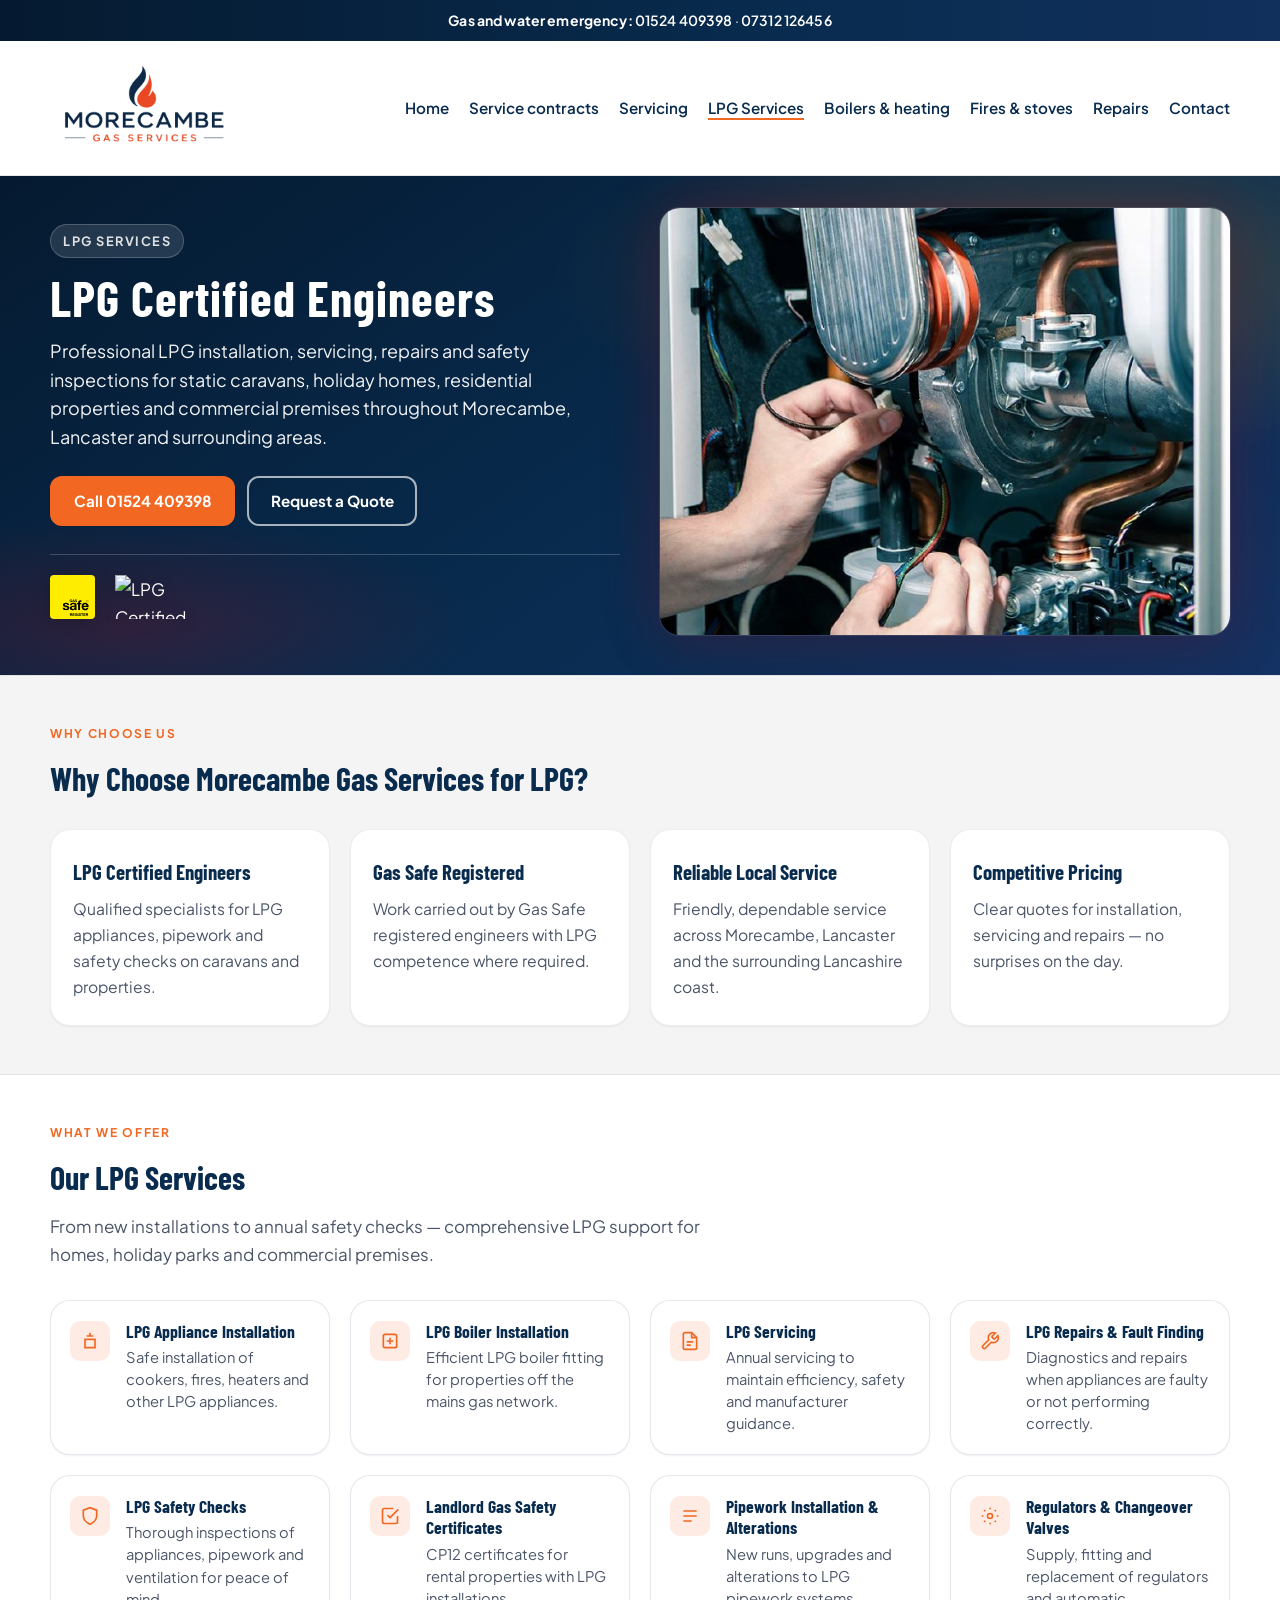
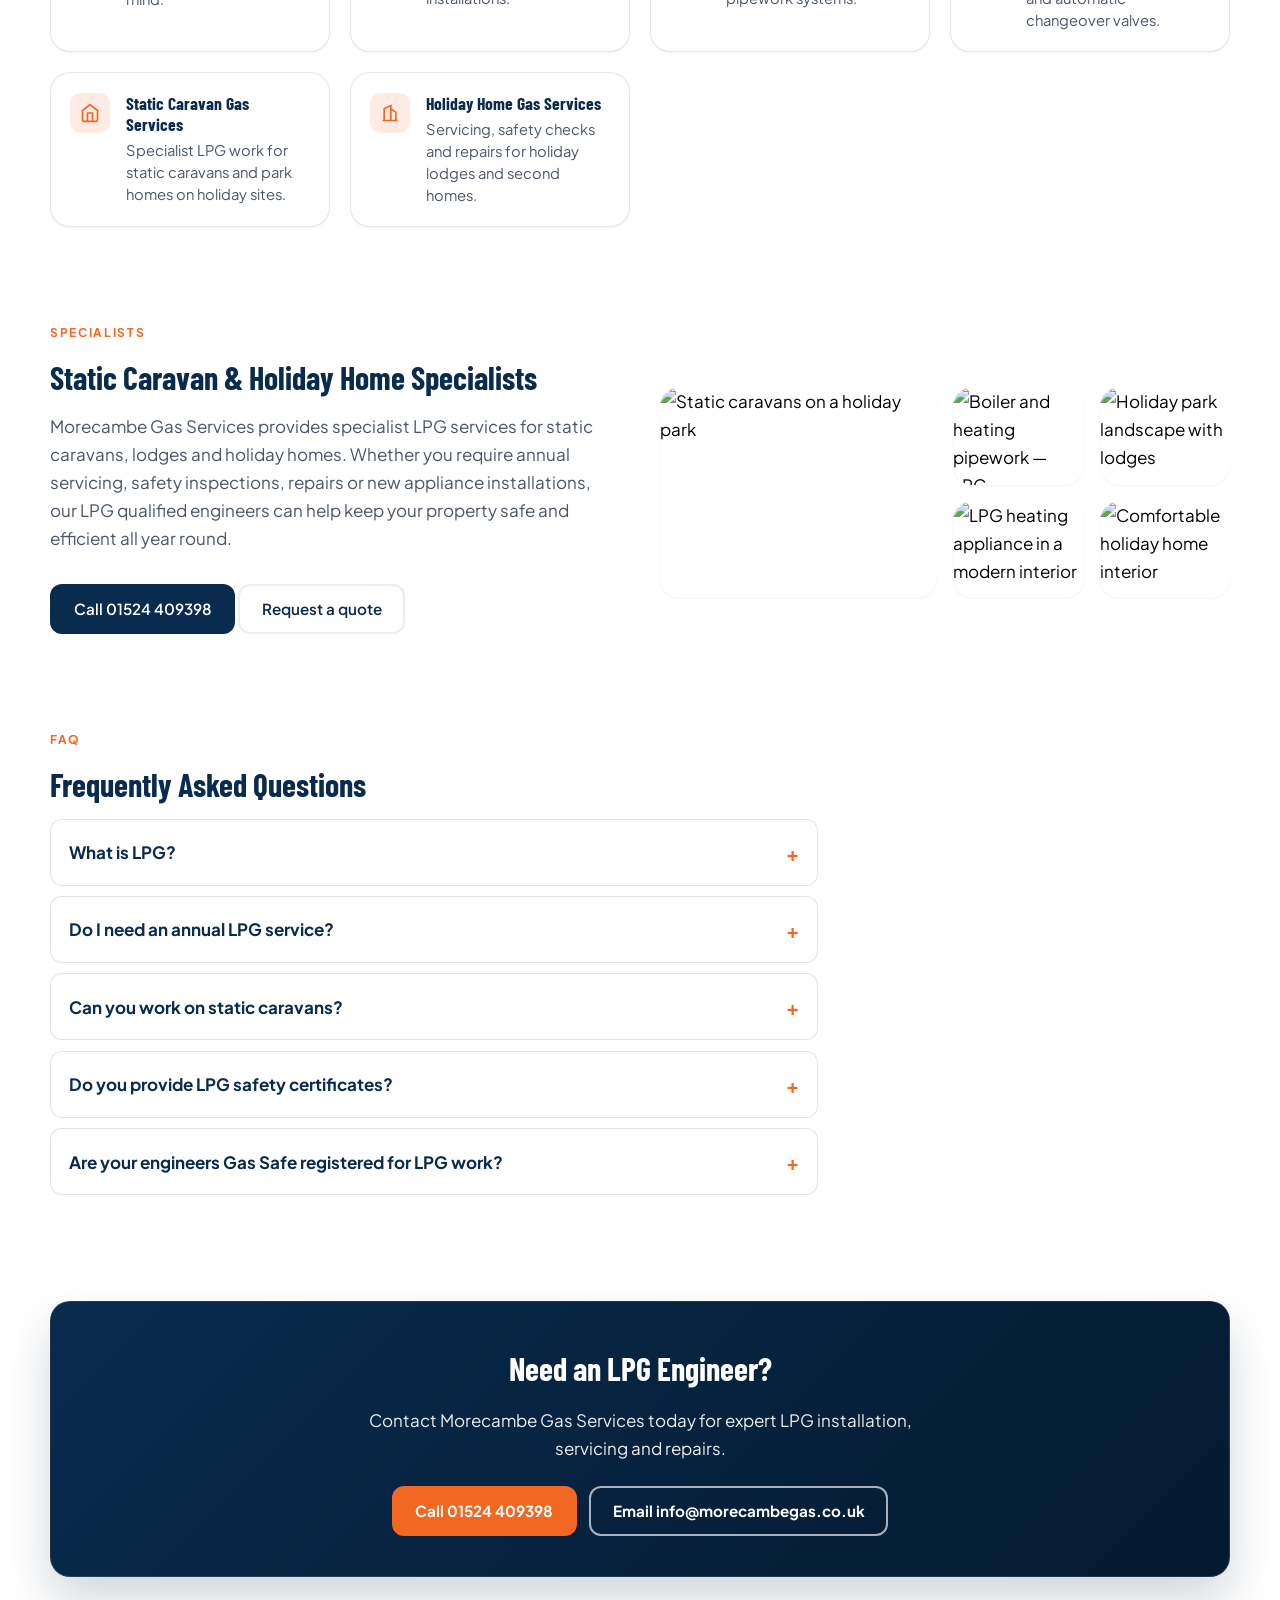
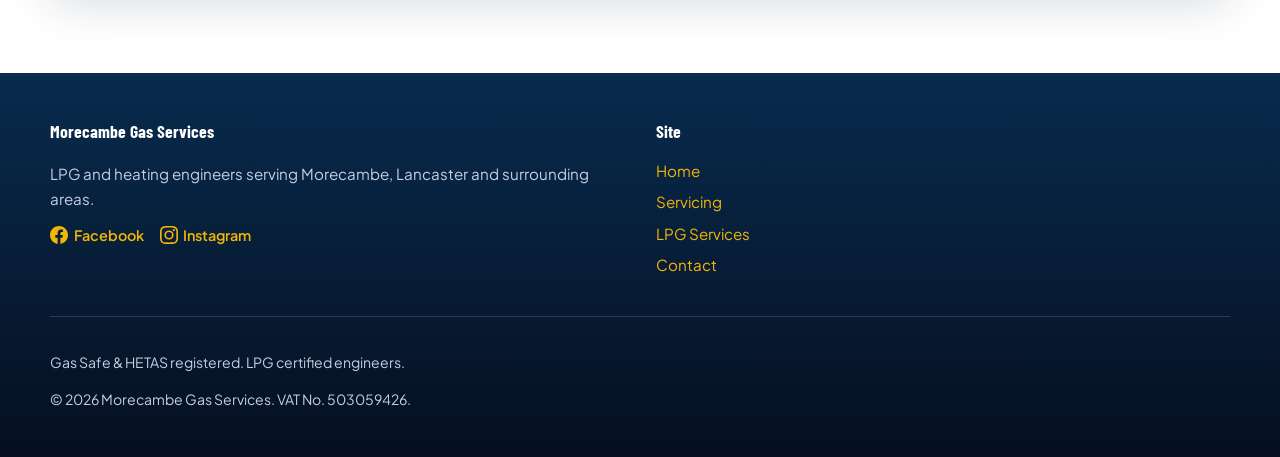
==== commit f5175a76: "Fix LPG page hero image, oversized icons, and social SVG sizing. Replace broken Unsplash URL with lo" ====
--- a/lpg-services/index.html
+++ b/lpg-services/index.html
@@ -24,6 +24,7 @@
 
     <link rel="preconnect" href="https://fonts.googleapis.com" />
     <link rel="preconnect" href="https://fonts.gstatic.com" crossorigin />
+    <link rel="preconnect" href="https://images.unsplash.com" crossorigin />
     <link
       href="https://fonts.googleapis.com/css2?family=Barlow+Condensed:wght@600;700&family=Plus+Jakarta+Sans:wght@400;500;600;700&display=swap"
       rel="stylesheet"
@@ -126,21 +127,27 @@
                 <img
                   class="hero-cert-badge--gas-safe"
                   src="../images/gas-safe-register.svg"
-                  width="280"
-                  height="60"
+                  width="180"
+                  height="44"
                   alt="Gas Safe Register — find a registered engineer at gassaferegister.co.uk"
                 />
               </a>
-              <img src="../images/lpg-certified-badge.svg" width="160" height="72" alt="LPG Certified" />
+              <img
+                class="hero-cert-badge--lpg"
+                src="../images/lpg-certified-badge.svg"
+                width="120"
+                height="44"
+                alt="LPG Certified"
+              />
             </div>
           </div>
           <div class="hero__media">
             <figure class="media-frame media-frame--glow">
               <img
-                src="https://images.unsplash.com/photo-1581094793769-97ae8e5c5f6b?auto=format&amp;fit=crop&amp;w=1200&amp;q=80"
+                src="../images/hero-boiler-maintenance.png"
                 width="600"
                 height="450"
-                alt="LPG gas cylinders stored safely outdoors"
+                alt="Gas engineer working on heating and pipework"
                 loading="eager"
                 decoding="async"
               />
@@ -185,7 +192,7 @@
         <div class="service-icon-grid">
           <article class="service-icon-card">
             <div class="service-icon-card__icon" aria-hidden="true">
-              <svg viewBox="0 0 24 24" fill="none" stroke="currentColor" stroke-width="2"><path d="M12 2v4M8 6h8M6 10h12v10H6z"/></svg>
+              <svg width="20" height="20" viewBox="0 0 24 24" fill="none" stroke="currentColor" stroke-width="2"><path d="M12 2v4M8 6h8M6 10h12v10H6z"/></svg>
             </div>
             <div>
               <h3>LPG Appliance Installation</h3>
@@ -194,7 +201,7 @@
           </article>
           <article class="service-icon-card">
             <div class="service-icon-card__icon" aria-hidden="true">
-              <svg viewBox="0 0 24 24" fill="none" stroke="currentColor" stroke-width="2"><rect x="4" y="4" width="16" height="16" rx="2"/><path d="M8 12h8M12 8v8"/></svg>
+              <svg width="20" height="20" viewBox="0 0 24 24" fill="none" stroke="currentColor" stroke-width="2"><rect x="4" y="4" width="16" height="16" rx="2"/><path d="M8 12h8M12 8v8"/></svg>
             </div>
             <div>
               <h3>LPG Boiler Installation</h3>
@@ -203,7 +210,7 @@
           </article>
           <article class="service-icon-card">
             <div class="service-icon-card__icon" aria-hidden="true">
-              <svg viewBox="0 0 24 24" fill="none" stroke="currentColor" stroke-width="2"><path d="M14 2H6a2 2 0 0 0-2 2v16a2 2 0 0 0 2 2h12a2 2 0 0 0 2-2V8z"/><path d="M14 2v6h6M8 13h8M8 17h5"/></svg>
+              <svg width="20" height="20" viewBox="0 0 24 24" fill="none" stroke="currentColor" stroke-width="2"><path d="M14 2H6a2 2 0 0 0-2 2v16a2 2 0 0 0 2 2h12a2 2 0 0 0 2-2V8z"/><path d="M14 2v6h6M8 13h8M8 17h5"/></svg>
             </div>
             <div>
               <h3>LPG Servicing</h3>
@@ -212,7 +219,7 @@
           </article>
           <article class="service-icon-card">
             <div class="service-icon-card__icon" aria-hidden="true">
-              <svg viewBox="0 0 24 24" fill="none" stroke="currentColor" stroke-width="2"><path d="M14.7 6.3a1 1 0 0 0 0 1.4l1.6 1.6a1 1 0 0 0 1.4 0l3.77-3.77a6 6 0 0 1-7.94 7.94l-6.91 6.91a2.12 2.12 0 0 1-3-3l6.91-6.91a6 6 0 0 1 7.94-7.94l-3.76 3.76z"/></svg>
+              <svg width="20" height="20" viewBox="0 0 24 24" fill="none" stroke="currentColor" stroke-width="2"><path d="M14.7 6.3a1 1 0 0 0 0 1.4l1.6 1.6a1 1 0 0 0 1.4 0l3.77-3.77a6 6 0 0 1-7.94 7.94l-6.91 6.91a2.12 2.12 0 0 1-3-3l6.91-6.91a6 6 0 0 1 7.94-7.94l-3.76 3.76z"/></svg>
             </div>
             <div>
               <h3>LPG Repairs &amp; Fault Finding</h3>
@@ -221,7 +228,7 @@
           </article>
           <article class="service-icon-card">
             <div class="service-icon-card__icon" aria-hidden="true">
-              <svg viewBox="0 0 24 24" fill="none" stroke="currentColor" stroke-width="2"><path d="M12 22s8-4 8-10V5l-8-3-8 3v7c0 6 8 10 8 10z"/></svg>
+              <svg width="20" height="20" viewBox="0 0 24 24" fill="none" stroke="currentColor" stroke-width="2"><path d="M12 22s8-4 8-10V5l-8-3-8 3v7c0 6 8 10 8 10z"/></svg>
             </div>
             <div>
               <h3>LPG Safety Checks</h3>
@@ -230,7 +237,7 @@
           </article>
           <article class="service-icon-card">
             <div class="service-icon-card__icon" aria-hidden="true">
-              <svg viewBox="0 0 24 24" fill="none" stroke="currentColor" stroke-width="2"><path d="M9 11l3 3L22 4"/><path d="M21 12v7a2 2 0 0 1-2 2H5a2 2 0 0 1-2-2V5a2 2 0 0 1 2-2h11"/></svg>
+              <svg width="20" height="20" viewBox="0 0 24 24" fill="none" stroke="currentColor" stroke-width="2"><path d="M9 11l3 3L22 4"/><path d="M21 12v7a2 2 0 0 1-2 2H5a2 2 0 0 1-2-2V5a2 2 0 0 1 2-2h11"/></svg>
             </div>
             <div>
               <h3>Landlord Gas Safety Certificates</h3>
@@ -239,7 +246,7 @@
           </article>
           <article class="service-icon-card">
             <div class="service-icon-card__icon" aria-hidden="true">
-              <svg viewBox="0 0 24 24" fill="none" stroke="currentColor" stroke-width="2"><path d="M4 12h16M4 6h16M4 18h10"/></svg>
+              <svg width="20" height="20" viewBox="0 0 24 24" fill="none" stroke="currentColor" stroke-width="2"><path d="M4 12h16M4 6h16M4 18h10"/></svg>
             </div>
             <div>
               <h3>Pipework Installation &amp; Alterations</h3>
@@ -248,7 +255,7 @@
           </article>
           <article class="service-icon-card">
             <div class="service-icon-card__icon" aria-hidden="true">
-              <svg viewBox="0 0 24 24" fill="none" stroke="currentColor" stroke-width="2"><circle cx="12" cy="12" r="3"/><path d="M12 2v2M12 20v2M4.93 4.93l1.41 1.41M17.66 17.66l1.41 1.41M2 12h2M20 12h2M4.93 19.07l1.41-1.41M17.66 6.34l1.41-1.41"/></svg>
+              <svg width="20" height="20" viewBox="0 0 24 24" fill="none" stroke="currentColor" stroke-width="2"><circle cx="12" cy="12" r="3"/><path d="M12 2v2M12 20v2M4.93 4.93l1.41 1.41M17.66 17.66l1.41 1.41M2 12h2M20 12h2M4.93 19.07l1.41-1.41M17.66 6.34l1.41-1.41"/></svg>
             </div>
             <div>
               <h3>Regulators &amp; Changeover Valves</h3>
@@ -257,7 +264,7 @@
           </article>
           <article class="service-icon-card">
             <div class="service-icon-card__icon" aria-hidden="true">
-              <svg viewBox="0 0 24 24" fill="none" stroke="currentColor" stroke-width="2"><path d="M3 9l9-7 9 7v11a2 2 0 0 1-2 2H5a2 2 0 0 1-2-2z"/><path d="M9 22V12h6v10"/></svg>
+              <svg width="20" height="20" viewBox="0 0 24 24" fill="none" stroke="currentColor" stroke-width="2"><path d="M3 9l9-7 9 7v11a2 2 0 0 1-2 2H5a2 2 0 0 1-2-2z"/><path d="M9 22V12h6v10"/></svg>
             </div>
             <div>
               <h3>Static Caravan Gas Services</h3>
@@ -266,7 +273,7 @@
           </article>
           <article class="service-icon-card">
             <div class="service-icon-card__icon" aria-hidden="true">
-              <svg viewBox="0 0 24 24" fill="none" stroke="currentColor" stroke-width="2"><path d="M3 21h18M5 21V7l8-4v18M19 21V11l-6-4"/><path d="M9 9v.01M9 12v.01M9 15v.01"/></svg>
+              <svg width="20" height="20" viewBox="0 0 24 24" fill="none" stroke="currentColor" stroke-width="2"><path d="M3 21h18M5 21V7l8-4v18M19 21V11l-6-4"/><path d="M9 9v.01M9 12v.01M9 15v.01"/></svg>
             </div>
             <div>
               <h3>Holiday Home Gas Services</h3>
@@ -304,10 +311,10 @@
             </figure>
             <figure>
               <img
-                src="https://images.unsplash.com/photo-1581094793769-97ae8e5c5f6b?auto=format&amp;fit=crop&amp;w=600&amp;q=80"
+                src="https://images.unsplash.com/photo-1621905252507-b35492cc74b4?auto=format&amp;fit=crop&amp;w=600&amp;q=80"
                 width="300"
                 height="225"
-                alt="LPG gas cylinders"
+                alt="Boiler and heating pipework — LPG installations"
                 loading="lazy"
                 decoding="async"
               />
@@ -420,11 +427,11 @@
             <p>LPG and heating engineers serving Morecambe, Lancaster and surrounding areas.</p>
             <div class="footer-social" aria-label="Social media">
               <a href="https://www.facebook.com/profile.php?id=61570738957869" target="_blank" rel="noopener noreferrer">
-                <svg viewBox="0 0 24 24" aria-hidden="true"><path d="M24 12.073c0-6.627-5.373-12-12-12s-12 5.373-12 12c0 5.99 4.388 10.954 10.125 11.854v-8.385H7.078v-3.47h3.047V9.43c0-3.007 1.792-4.669 4.533-4.669 1.312 0 2.686.235 2.686.235v2.953H15.83c-1.491 0-1.956.925-1.956 1.874v2.25h3.328l-.532 3.47h-2.796v8.385C19.612 23.027 24 18.062 24 12.073z"/></svg>
+                <svg width="18" height="18" viewBox="0 0 24 24" aria-hidden="true"><path d="M24 12.073c0-6.627-5.373-12-12-12s-12 5.373-12 12c0 5.99 4.388 10.954 10.125 11.854v-8.385H7.078v-3.47h3.047V9.43c0-3.007 1.792-4.669 4.533-4.669 1.312 0 2.686.235 2.686.235v2.953H15.83c-1.491 0-1.956.925-1.956 1.874v2.25h3.328l-.532 3.47h-2.796v8.385C19.612 23.027 24 18.062 24 12.073z"/></svg>
                 Facebook
               </a>
               <a href="https://www.instagram.com/morecambegasservices/" target="_blank" rel="noopener noreferrer">
-                <svg viewBox="0 0 24 24" aria-hidden="true"><path d="M12 2.163c3.204 0 3.584.012 4.85.07 3.252.148 4.771 1.691 4.919 4.919.058 1.265.069 1.645.069 4.849 0 3.205-.012 3.584-.069 4.849-.149 3.225-1.664 4.771-4.919 4.919-1.266.058-1.644.07-4.85.07-3.204 0-3.584-.012-4.849-.07-3.26-.149-4.771-1.699-4.919-4.92-.058-1.265-.07-1.644-.07-4.849 0-3.204.013-3.583.07-4.849.149-3.227 1.664-4.771 4.919-4.919 1.266-.057 1.645-.069 4.849-.069zM12 0C8.741 0 8.333.014 7.053.072 2.695.272.273 2.69.073 7.052.014 8.333 0 8.741 0 12c0 3.259.014 3.668.072 4.948.2 4.358 2.618 6.78 6.98 6.98C8.333 23.986 8.741 24 12 24c3.259 0 3.668-.014 4.948-.072 4.354-.2 6.782-2.618 6.979-6.98.059-1.28.073-1.689.073-4.948 0-3.259-.014-3.667-.072-4.947-.196-4.354-2.617-6.78-6.979-6.98C15.668.014 15.259 0 12 0zm0 5.838a6.162 6.162 0 1 0 0 12.324 6.162 6.162 0 0 0 0-12.324zM12 16a4 4 0 1 1 0-8 4 4 0 0 1 0 8zm6.406-11.845a1.44 1.44 0 1 0 0 2.881 1.44 1.44 0 0 0 0-2.881z"/></svg>
+                <svg width="18" height="18" viewBox="0 0 24 24" aria-hidden="true"><path d="M12 2.163c3.204 0 3.584.012 4.85.07 3.252.148 4.771 1.691 4.919 4.919.058 1.265.069 1.645.069 4.849 0 3.205-.012 3.584-.069 4.849-.149 3.225-1.664 4.771-4.919 4.919-1.266.058-1.644.07-4.85.07-3.204 0-3.584-.012-4.849-.07-3.26-.149-4.771-1.699-4.919-4.92-.058-1.265-.07-1.644-.07-4.849 0-3.204.013-3.583.07-4.849.149-3.227 1.664-4.771 4.919-4.919 1.266-.057 1.645-.069 4.849-.069zM12 0C8.741 0 8.333.014 7.053.072 2.695.272.273 2.69.073 7.052.014 8.333 0 8.741 0 12c0 3.259.014 3.668.072 4.948.2 4.358 2.618 6.78 6.98 6.98C8.333 23.986 8.741 24 12 24c3.259 0 3.668-.014 4.948-.072 4.354-.2 6.782-2.618 6.979-6.98.059-1.28.073-1.689.073-4.948 0-3.259-.014-3.667-.072-4.947-.196-4.354-2.617-6.78-6.979-6.98C15.668.014 15.259 0 12 0zm0 5.838a6.162 6.162 0 1 0 0 12.324 6.162 6.162 0 0 0 0-12.324zM12 16a4 4 0 1 1 0-8 4 4 0 0 1 0 8zm6.406-11.845a1.44 1.44 0 1 0 0 2.881 1.44 1.44 0 0 0 0-2.881z"/></svg>
                 Instagram
               </a>
             </div>
--- a/styles.css
+++ b/styles.css
@@ -1523,29 +1523,45 @@
 }
 
 .hero-cert-badges img {
-  height: 56px;
+  display: block;
+  height: 44px;
   width: auto;
-  max-width: 160px;
+  max-width: 140px;
+  max-height: 44px;
   object-fit: contain;
   filter: drop-shadow(0 2px 8px rgba(0, 0, 0, 0.2));
 }
 
 .hero-cert-badges .hero-cert-badge--gas-safe {
-  height: 52px;
-  max-width: min(240px, 72vw);
+  height: 40px;
+  max-width: 160px;
+  max-height: 40px;
   background: #ffed00;
   border-radius: 4px;
-  padding: 0.2rem 0.35rem;
+  padding: 0.15rem 0.3rem;
+}
+
+.hero-cert-badges .hero-cert-badge--lpg {
+  height: 40px;
+  max-width: 120px;
+  max-height: 40px;
 }
 
 @media (min-width: 768px) {
   .hero-cert-badges img {
-    height: 64px;
+    height: 48px;
+    max-height: 48px;
   }
 
   .hero-cert-badges .hero-cert-badge--gas-safe {
-    height: 60px;
-    max-width: 280px;
+    height: 44px;
+    max-width: 180px;
+    max-height: 44px;
+  }
+
+  .hero-cert-badges .hero-cert-badge--lpg {
+    height: 44px;
+    max-height: 44px;
   }
 }
 
@@ -1575,19 +1591,26 @@
 
 .service-icon-card__icon {
   flex-shrink: 0;
-  width: 2.75rem;
-  height: 2.75rem;
+  width: 2.5rem;
+  height: 2.5rem;
+  min-width: 2.5rem;
+  min-height: 2.5rem;
   display: flex;
   align-items: center;
   justify-content: center;
   border-radius: 10px;
   background: var(--color-accent-soft);
   color: var(--brand-orange);
+  overflow: hidden;
 }
 
 .service-icon-card__icon svg {
-  width: 1.5rem;
-  height: 1.5rem;
+  display: block;
+  width: 1.25rem;
+  height: 1.25rem;
+  max-width: 1.25rem;
+  max-height: 1.25rem;
+  flex-shrink: 0;
 }
 
 .service-icon-card h3 {
@@ -1759,20 +1782,26 @@
 .footer-social {
   display: flex;
   flex-wrap: wrap;
-  gap: 0.75rem 1.25rem;
+  gap: 0.5rem 1rem;
   margin-top: 0.75rem;
 }
 
 .footer-social a {
   display: inline-flex;
   align-items: center;
-  gap: 0.4rem;
+  gap: 0.35rem;
   font-weight: 600;
-}
-
-.footer-social svg {
-  width: 1.15rem;
-  height: 1.15rem;
+  font-size: 0.9rem;
+  line-height: 1.2;
+}
+
+.footer-social a svg {
+  display: block;
+  width: 18px;
+  height: 18px;
+  max-width: 18px;
+  max-height: 18px;
+  flex-shrink: 0;
   fill: currentColor;
 }
 
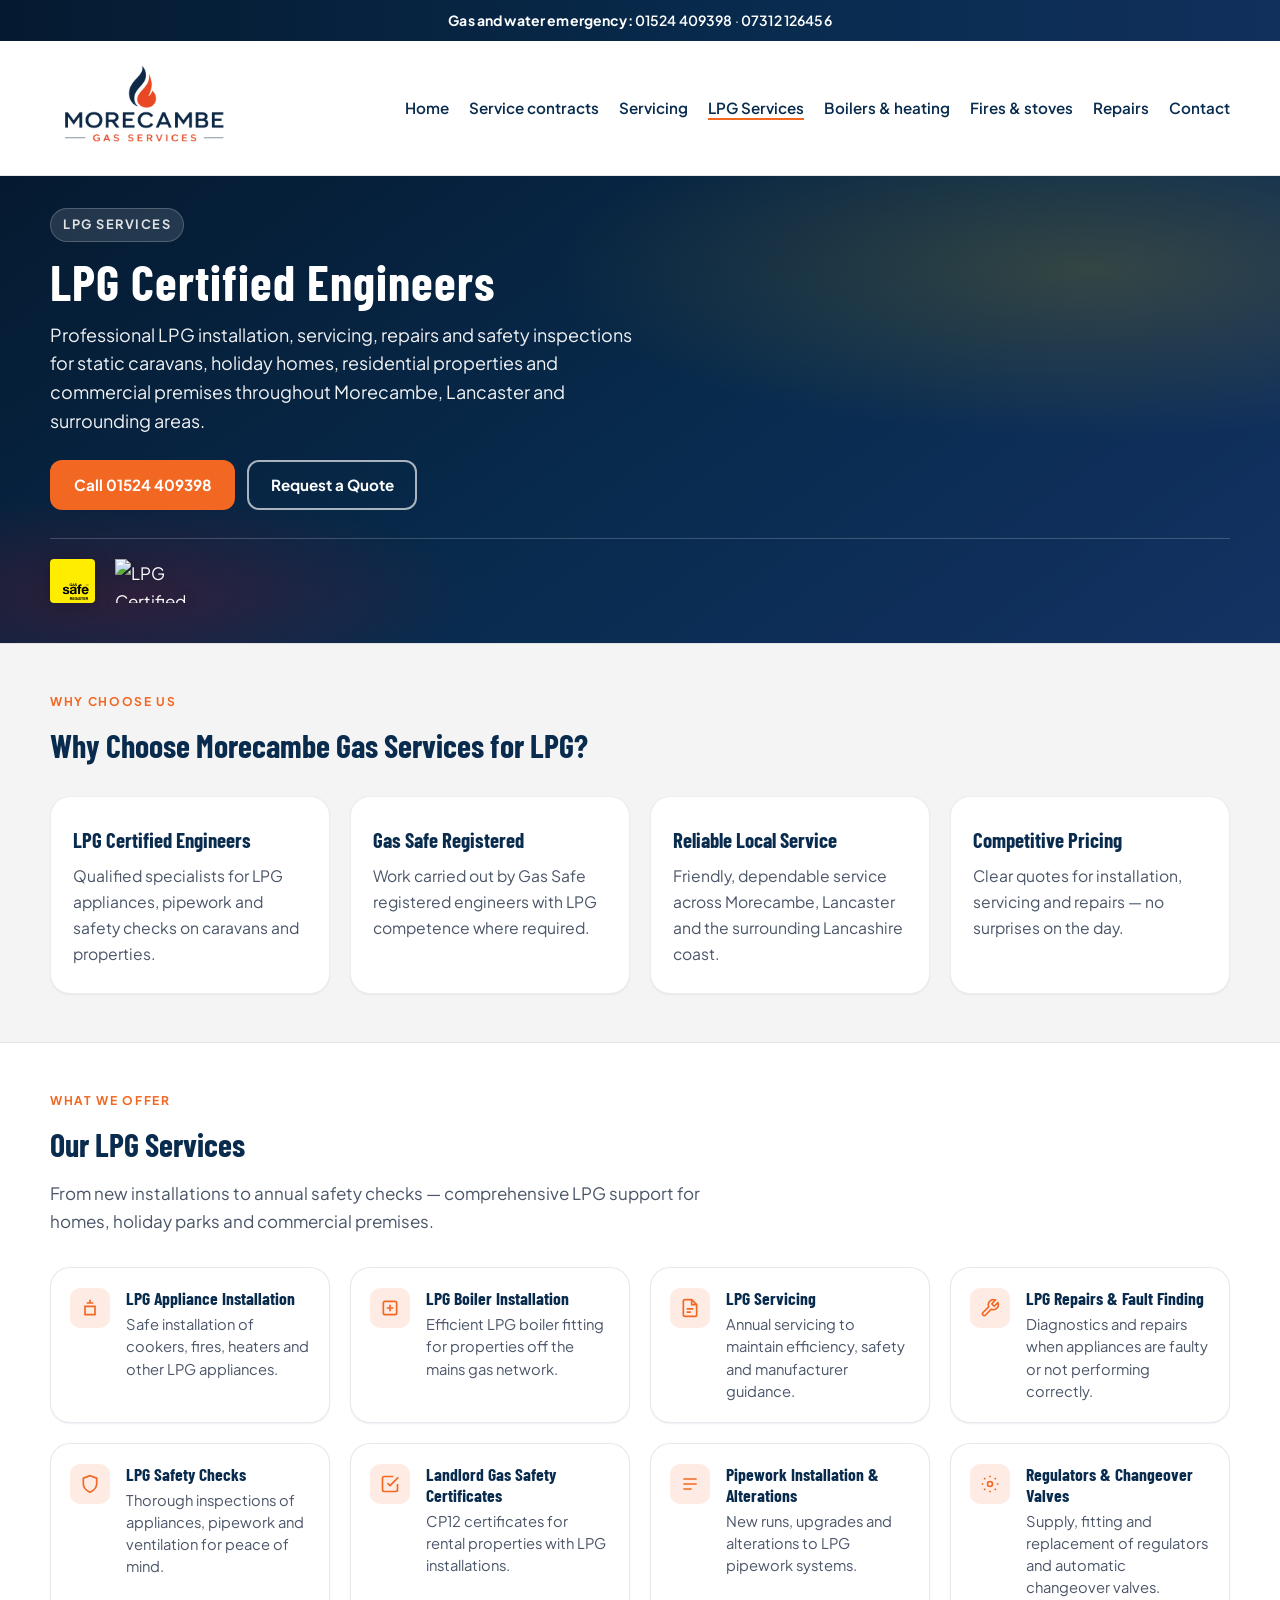
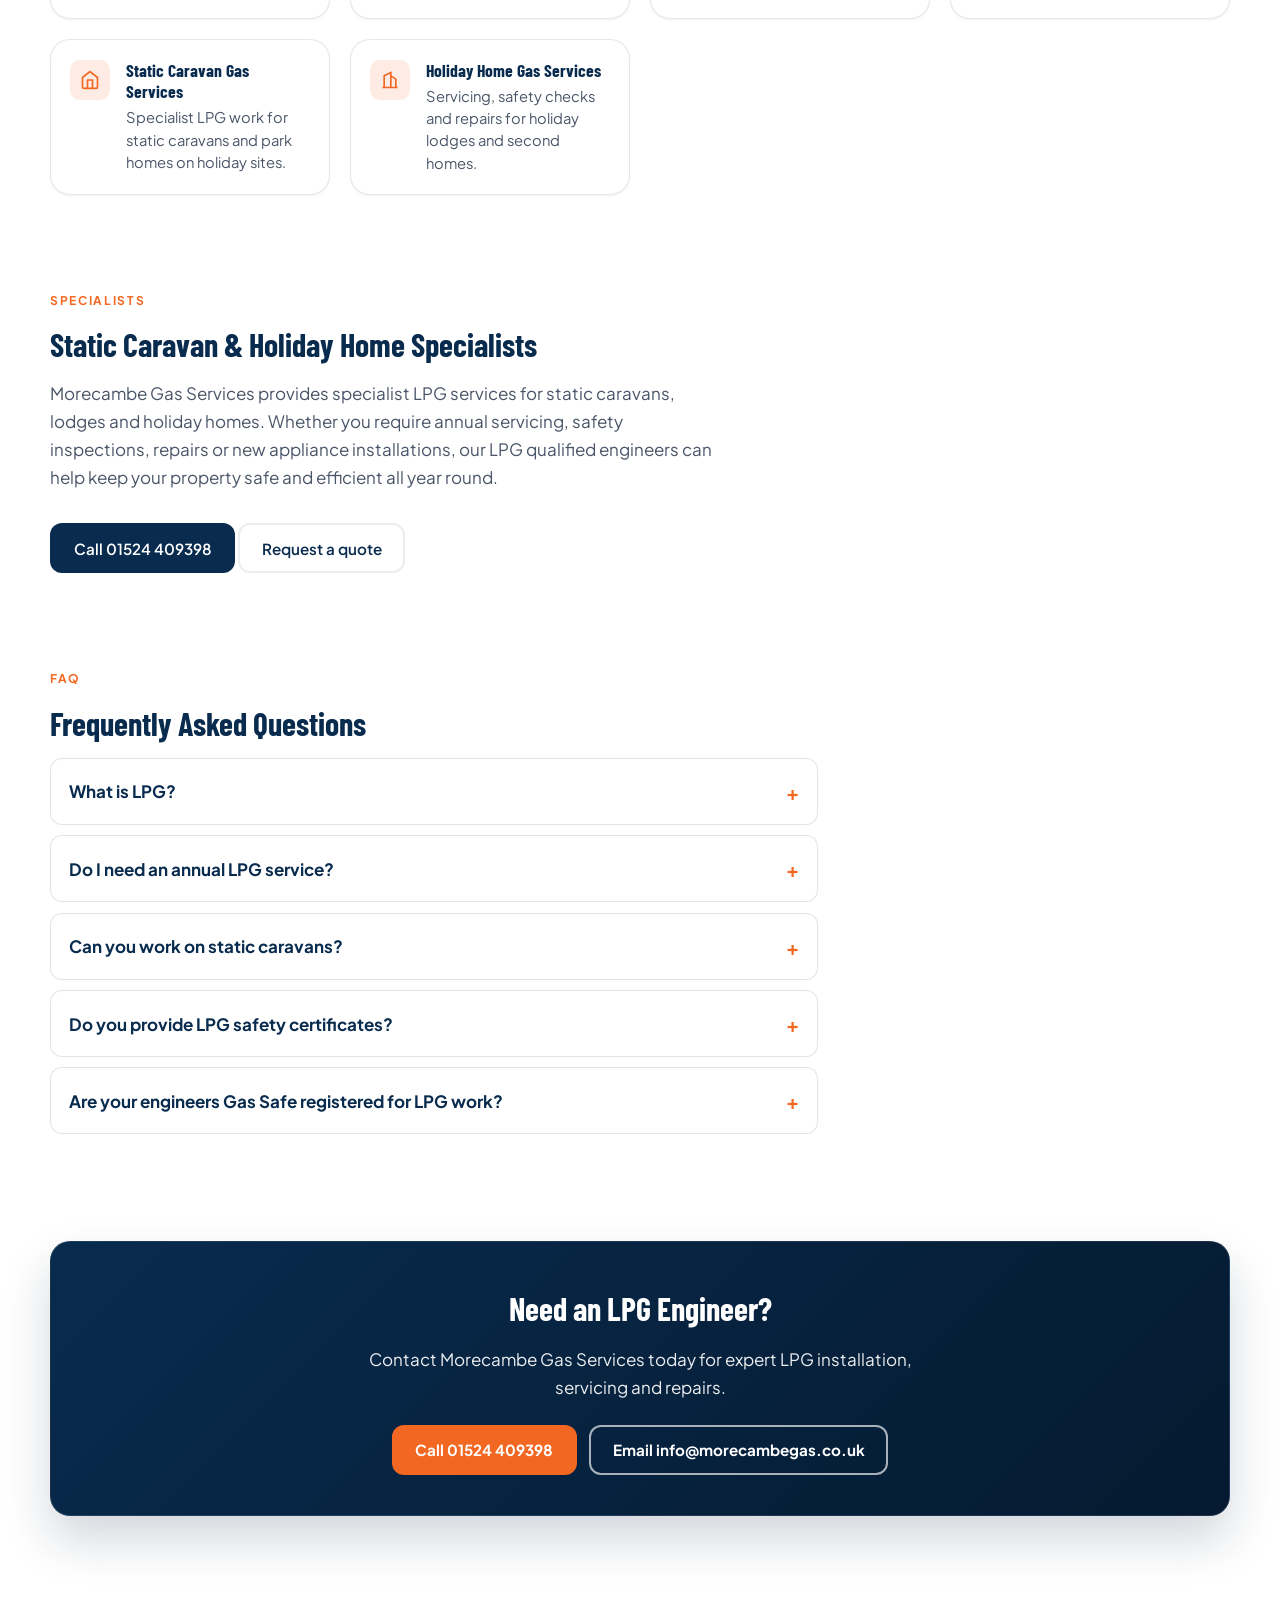
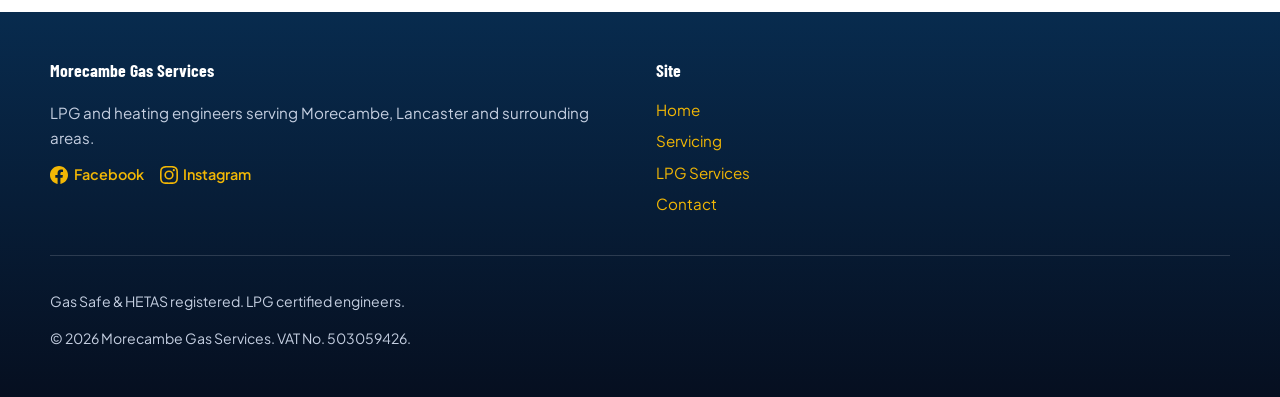
==== commit 7fe4d896: "Remove photos from LPG page while keeping service and badge icons. Drop hero image and caravan mosai" ====
--- a/lpg-services/index.html
+++ b/lpg-services/index.html
@@ -24,7 +24,6 @@
 
     <link rel="preconnect" href="https://fonts.googleapis.com" />
     <link rel="preconnect" href="https://fonts.gstatic.com" crossorigin />
-    <link rel="preconnect" href="https://images.unsplash.com" crossorigin />
     <link
       href="https://fonts.googleapis.com/css2?family=Barlow+Condensed:wght@600;700&family=Plus+Jakarta+Sans:wght@400;500;600;700&display=swap"
       rel="stylesheet"
@@ -109,8 +108,8 @@
     </header>
 
     <main id="main">
-      <section class="hero hero--split page-hero--compact" aria-labelledby="lpg-hero-title">
-        <div class="wrap hero-split-inner">
+      <section class="hero page-hero--compact" aria-labelledby="lpg-hero-title">
+        <div class="wrap">
           <div class="hero__copy">
             <p class="hero-eyebrow">LPG Services</p>
             <h1 id="lpg-hero-title">LPG Certified Engineers</h1>
@@ -141,18 +140,6 @@
               />
             </div>
           </div>
-          <div class="hero__media">
-            <figure class="media-frame media-frame--glow">
-              <img
-                src="../images/hero-boiler-maintenance.png"
-                width="600"
-                height="450"
-                alt="Gas engineer working on heating and pipework"
-                loading="eager"
-                decoding="async"
-              />
-            </figure>
-          </div>
         </div>
       </section>
 
@@ -284,73 +271,17 @@
       </section>
 
       <section class="wrap page-section" aria-labelledby="caravan-title">
-        <div class="lpg-split-section">
-          <div>
-            <p class="section-eyebrow">Specialists</p>
-            <h2 id="caravan-title" class="section-title">Static Caravan &amp; Holiday Home Specialists</h2>
-            <p class="section-intro" style="max-width: none">
-              Morecambe Gas Services provides specialist LPG services for static caravans, lodges and holiday homes. Whether you
-              require annual servicing, safety inspections, repairs or new appliance installations, our LPG qualified engineers can
-              help keep your property safe and efficient all year round.
-            </p>
-            <p class="band-footnote band-footnote--row">
-              <a class="btn btn-dark" href="tel:+441524409398">Call 01524 409398</a>
-              <a class="btn btn-ghost" href="../enquiry.html">Request a quote</a>
-            </p>
-          </div>
-          <div class="image-mosaic" aria-label="Static caravans, LPG and holiday park imagery">
-            <figure>
-              <img
-                src="https://images.unsplash.com/photo-1520250497591-112f2f40a3f4?auto=format&amp;fit=crop&amp;w=1200&amp;q=80"
-                width="600"
-                height="257"
-                alt="Static caravans on a holiday park"
-                loading="lazy"
-                decoding="async"
-              />
-            </figure>
-            <figure>
-              <img
-                src="https://images.unsplash.com/photo-1621905252507-b35492cc74b4?auto=format&amp;fit=crop&amp;w=600&amp;q=80"
-                width="300"
-                height="225"
-                alt="Boiler and heating pipework — LPG installations"
-                loading="lazy"
-                decoding="async"
-              />
-            </figure>
-            <figure>
-              <img
-                src="https://images.unsplash.com/photo-1506905925346-21bda4d32df4?auto=format&amp;fit=crop&amp;w=600&amp;q=80"
-                width="300"
-                height="225"
-                alt="Holiday park landscape with lodges"
-                loading="lazy"
-                decoding="async"
-              />
-            </figure>
-            <figure>
-              <img
-                src="https://images.unsplash.com/photo-1558618666-fcd25c85cd64?auto=format&amp;fit=crop&amp;w=600&amp;q=80"
-                width="300"
-                height="225"
-                alt="LPG heating appliance in a modern interior"
-                loading="lazy"
-                decoding="async"
-              />
-            </figure>
-            <figure>
-              <img
-                src="https://images.unsplash.com/photo-1600585154340-be6161a56a0c?auto=format&amp;fit=crop&amp;w=600&amp;q=80"
-                width="300"
-                height="225"
-                alt="Comfortable holiday home interior"
-                loading="lazy"
-                decoding="async"
-              />
-            </figure>
-          </div>
-        </div>
+        <p class="section-eyebrow">Specialists</p>
+        <h2 id="caravan-title" class="section-title">Static Caravan &amp; Holiday Home Specialists</h2>
+        <p class="section-intro">
+          Morecambe Gas Services provides specialist LPG services for static caravans, lodges and holiday homes. Whether you
+          require annual servicing, safety inspections, repairs or new appliance installations, our LPG qualified engineers can
+          help keep your property safe and efficient all year round.
+        </p>
+        <p class="band-footnote band-footnote--row">
+          <a class="btn btn-dark" href="tel:+441524409398">Call 01524 409398</a>
+          <a class="btn btn-ghost" href="../enquiry.html">Request a quote</a>
+        </p>
       </section>
 
       <section class="wrap page-section" aria-labelledby="faq-title">
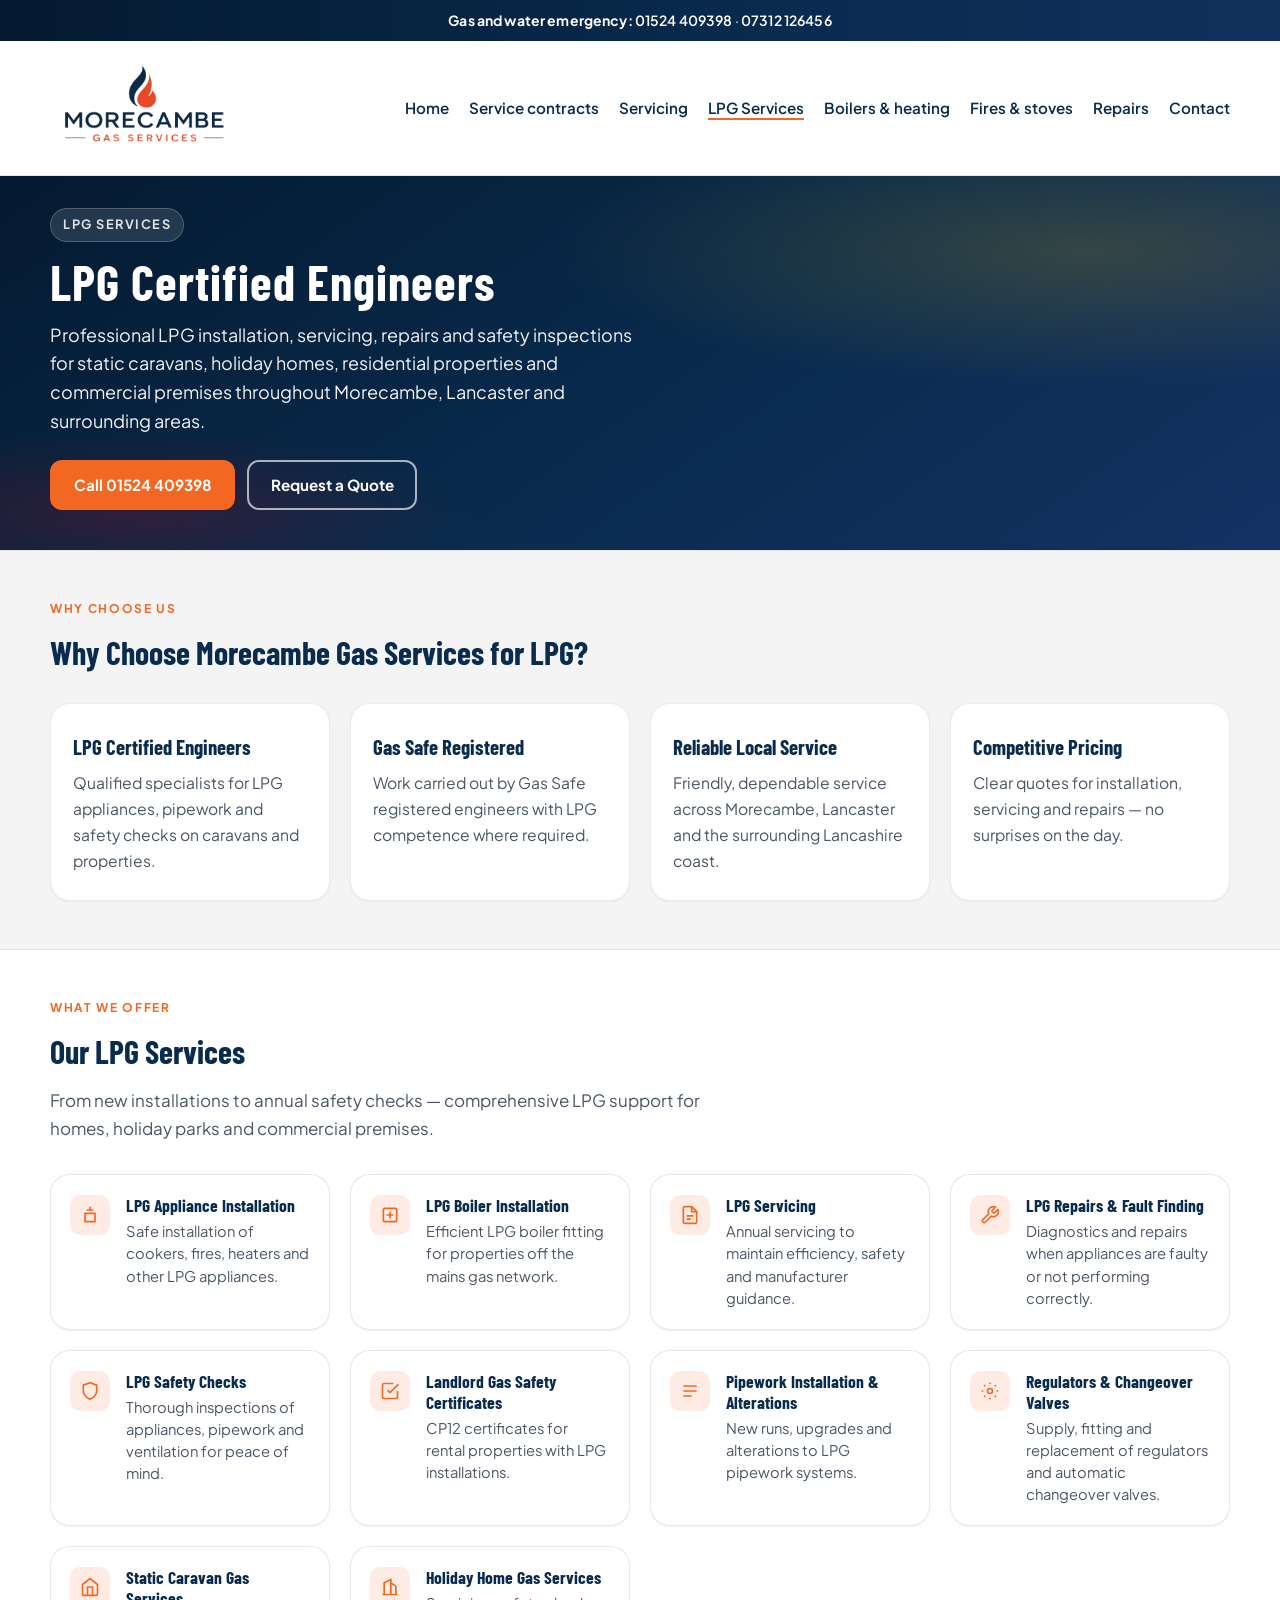
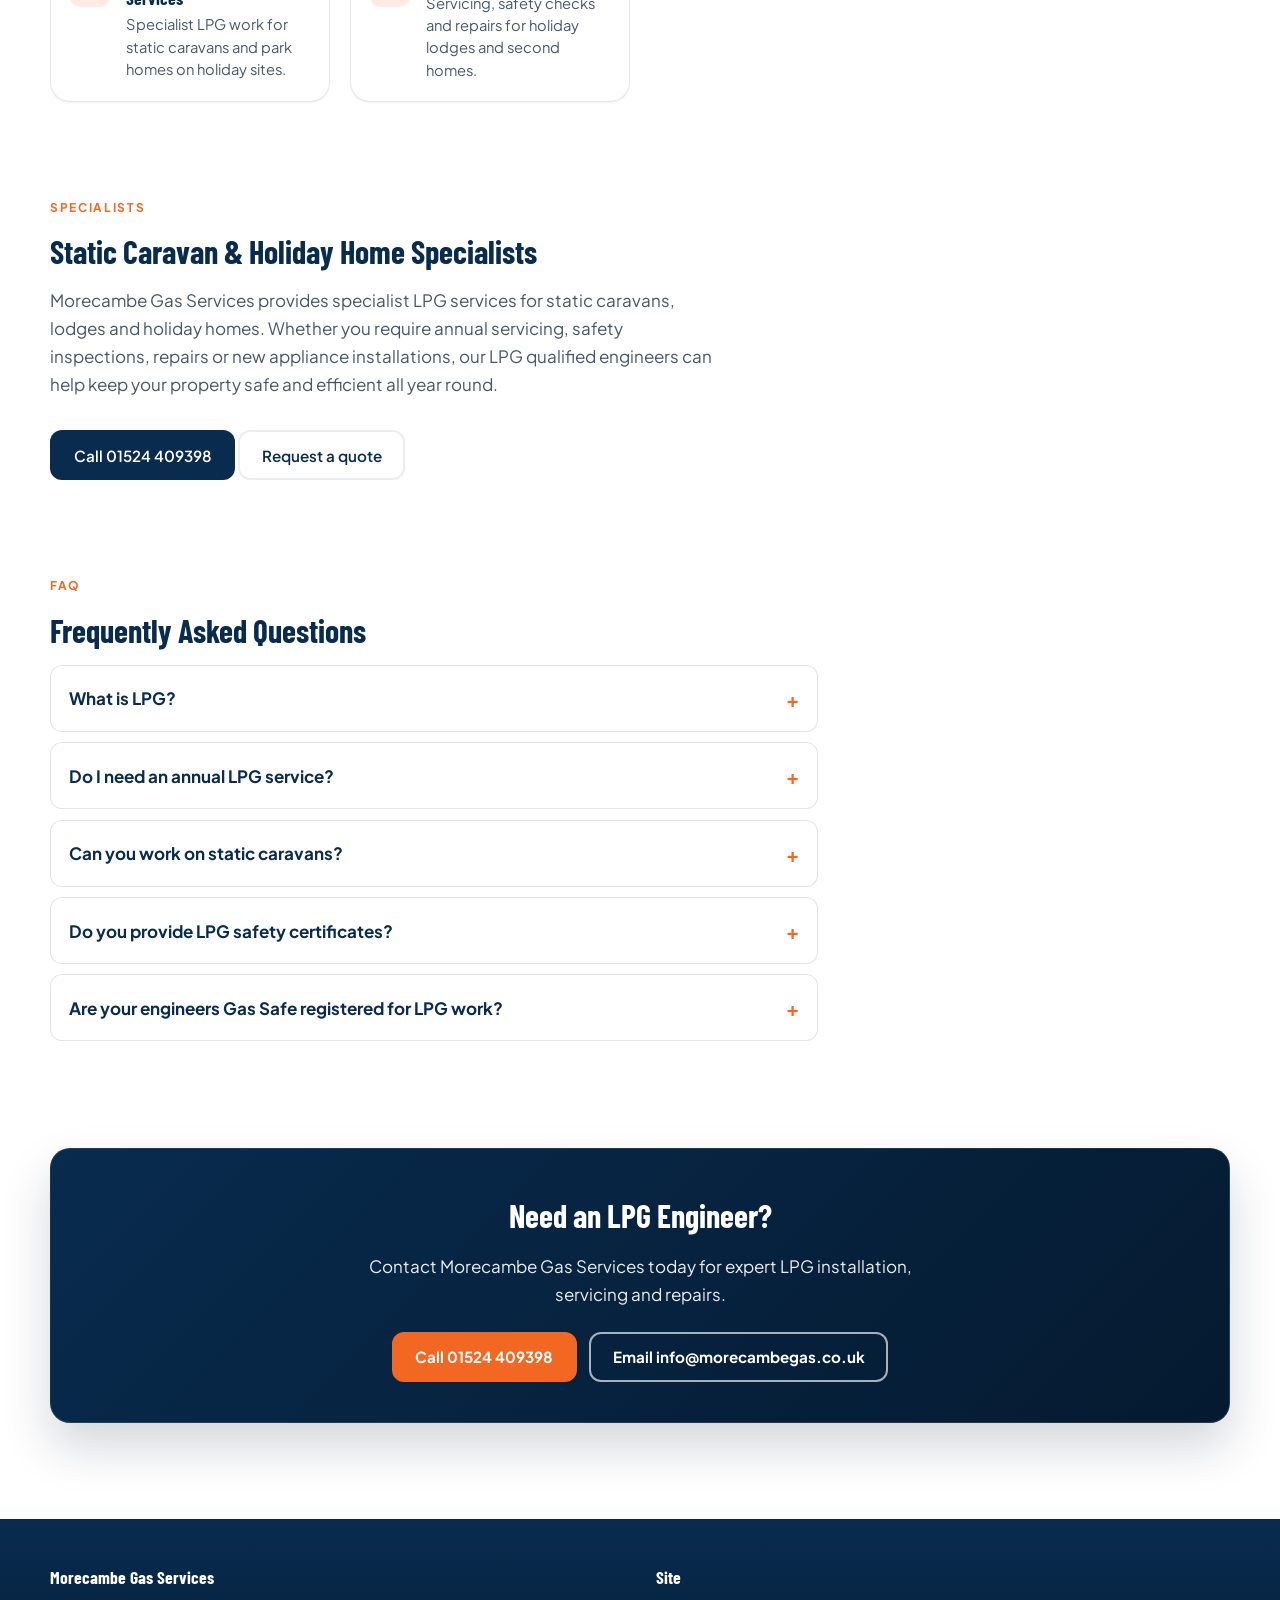
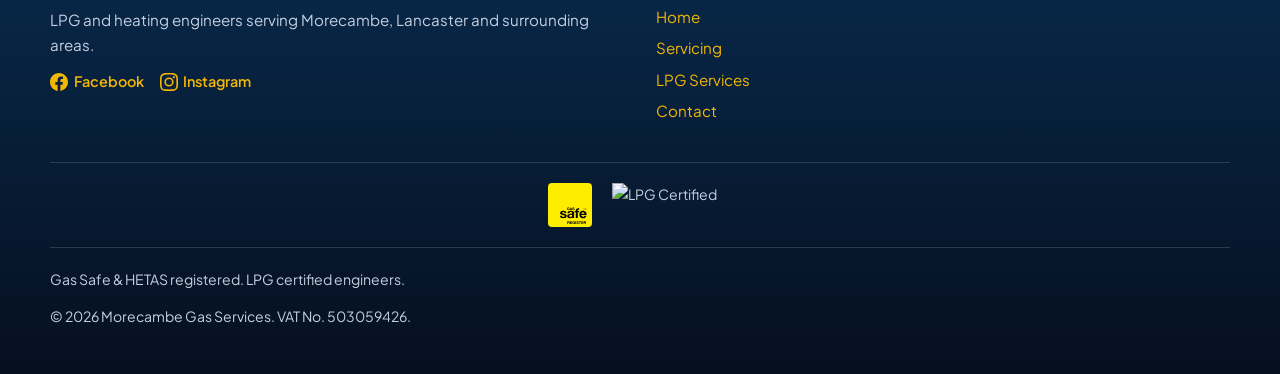
==== commit e4cf298b: "Move Gas Safe and LPG certified badges from hero to footer on LPG page. Co-authored-by: Cursor <curs" ====
--- a/lpg-services/index.html
+++ b/lpg-services/index.html
@@ -121,24 +121,6 @@
               <a class="btn btn-primary" href="tel:+441524409398">Call 01524 409398</a>
               <a class="btn btn-outline" href="../enquiry.html">Request a Quote</a>
             </div>
-            <div class="hero-cert-badges" aria-label="Accreditations">
-              <a href="https://www.gassaferegister.co.uk/" target="_blank" rel="noopener noreferrer">
-                <img
-                  class="hero-cert-badge--gas-safe"
-                  src="../images/gas-safe-register.svg"
-                  width="180"
-                  height="44"
-                  alt="Gas Safe Register — find a registered engineer at gassaferegister.co.uk"
-                />
-              </a>
-              <img
-                class="hero-cert-badge--lpg"
-                src="../images/lpg-certified-badge.svg"
-                width="120"
-                height="44"
-                alt="LPG Certified"
-              />
-            </div>
           </div>
         </div>
       </section>
@@ -378,6 +360,24 @@
           </div>
         </div>
         <div class="footer-bottom">
+          <div class="footer-cert-badges" aria-label="Accreditations">
+            <a href="https://www.gassaferegister.co.uk/" target="_blank" rel="noopener noreferrer">
+              <img
+                class="footer-cert-badge--gas-safe"
+                src="../images/gas-safe-register.svg"
+                width="180"
+                height="44"
+                alt="Gas Safe Register — find a registered engineer at gassaferegister.co.uk"
+              />
+            </a>
+            <img
+              class="footer-cert-badge--lpg"
+              src="../images/lpg-certified-badge.svg"
+              width="120"
+              height="44"
+              alt="LPG Certified"
+            />
+          </div>
           <p>Gas Safe &amp; HETAS registered. LPG certified engineers.</p>
           <p>&copy; 2026 Morecambe Gas Services. VAT No. 503059426.</p>
         </div>
--- a/styles.css
+++ b/styles.css
@@ -1506,62 +1506,50 @@
   scroll-margin-top: 8rem;
 }
 
-/* LPG page — hero badges */
-.hero-cert-badges {
+/* Footer certification badges */
+.footer-cert-badges {
   display: flex;
   flex-wrap: wrap;
   align-items: center;
+  justify-content: center;
   gap: 1rem 1.25rem;
-  margin-top: 1.75rem;
-  padding-top: 1.25rem;
-  border-top: 1px solid rgba(255, 255, 255, 0.2);
-}
-
-.hero-cert-badges a {
+  margin-bottom: 1.25rem;
+  padding-bottom: 1.25rem;
+  border-bottom: 1px solid rgba(255, 255, 255, 0.15);
+}
+
+.footer-cert-badges a {
   display: block;
   text-decoration: none;
 }
 
-.hero-cert-badges img {
+.footer-cert-badges img {
   display: block;
-  height: 44px;
+  height: 40px;
   width: auto;
-  max-width: 140px;
-  max-height: 44px;
-  object-fit: contain;
-  filter: drop-shadow(0 2px 8px rgba(0, 0, 0, 0.2));
-}
-
-.hero-cert-badges .hero-cert-badge--gas-safe {
-  height: 40px;
   max-width: 160px;
   max-height: 40px;
+  object-fit: contain;
+}
+
+.footer-cert-badges .footer-cert-badge--gas-safe {
   background: #ffed00;
   border-radius: 4px;
   padding: 0.15rem 0.3rem;
 }
 
-.hero-cert-badges .hero-cert-badge--lpg {
-  height: 40px;
+.footer-cert-badges .footer-cert-badge--lpg {
   max-width: 120px;
-  max-height: 40px;
 }
 
 @media (min-width: 768px) {
-  .hero-cert-badges img {
-    height: 48px;
-    max-height: 48px;
-  }
-
-  .hero-cert-badges .hero-cert-badge--gas-safe {
-    height: 44px;
-    max-width: 180px;
-    max-height: 44px;
-  }
-
-  .hero-cert-badges .hero-cert-badge--lpg {
+  .footer-cert-badges img {
     height: 44px;
     max-height: 44px;
+  }
+
+  .footer-cert-badges .footer-cert-badge--gas-safe {
+    max-width: 180px;
   }
 }
 
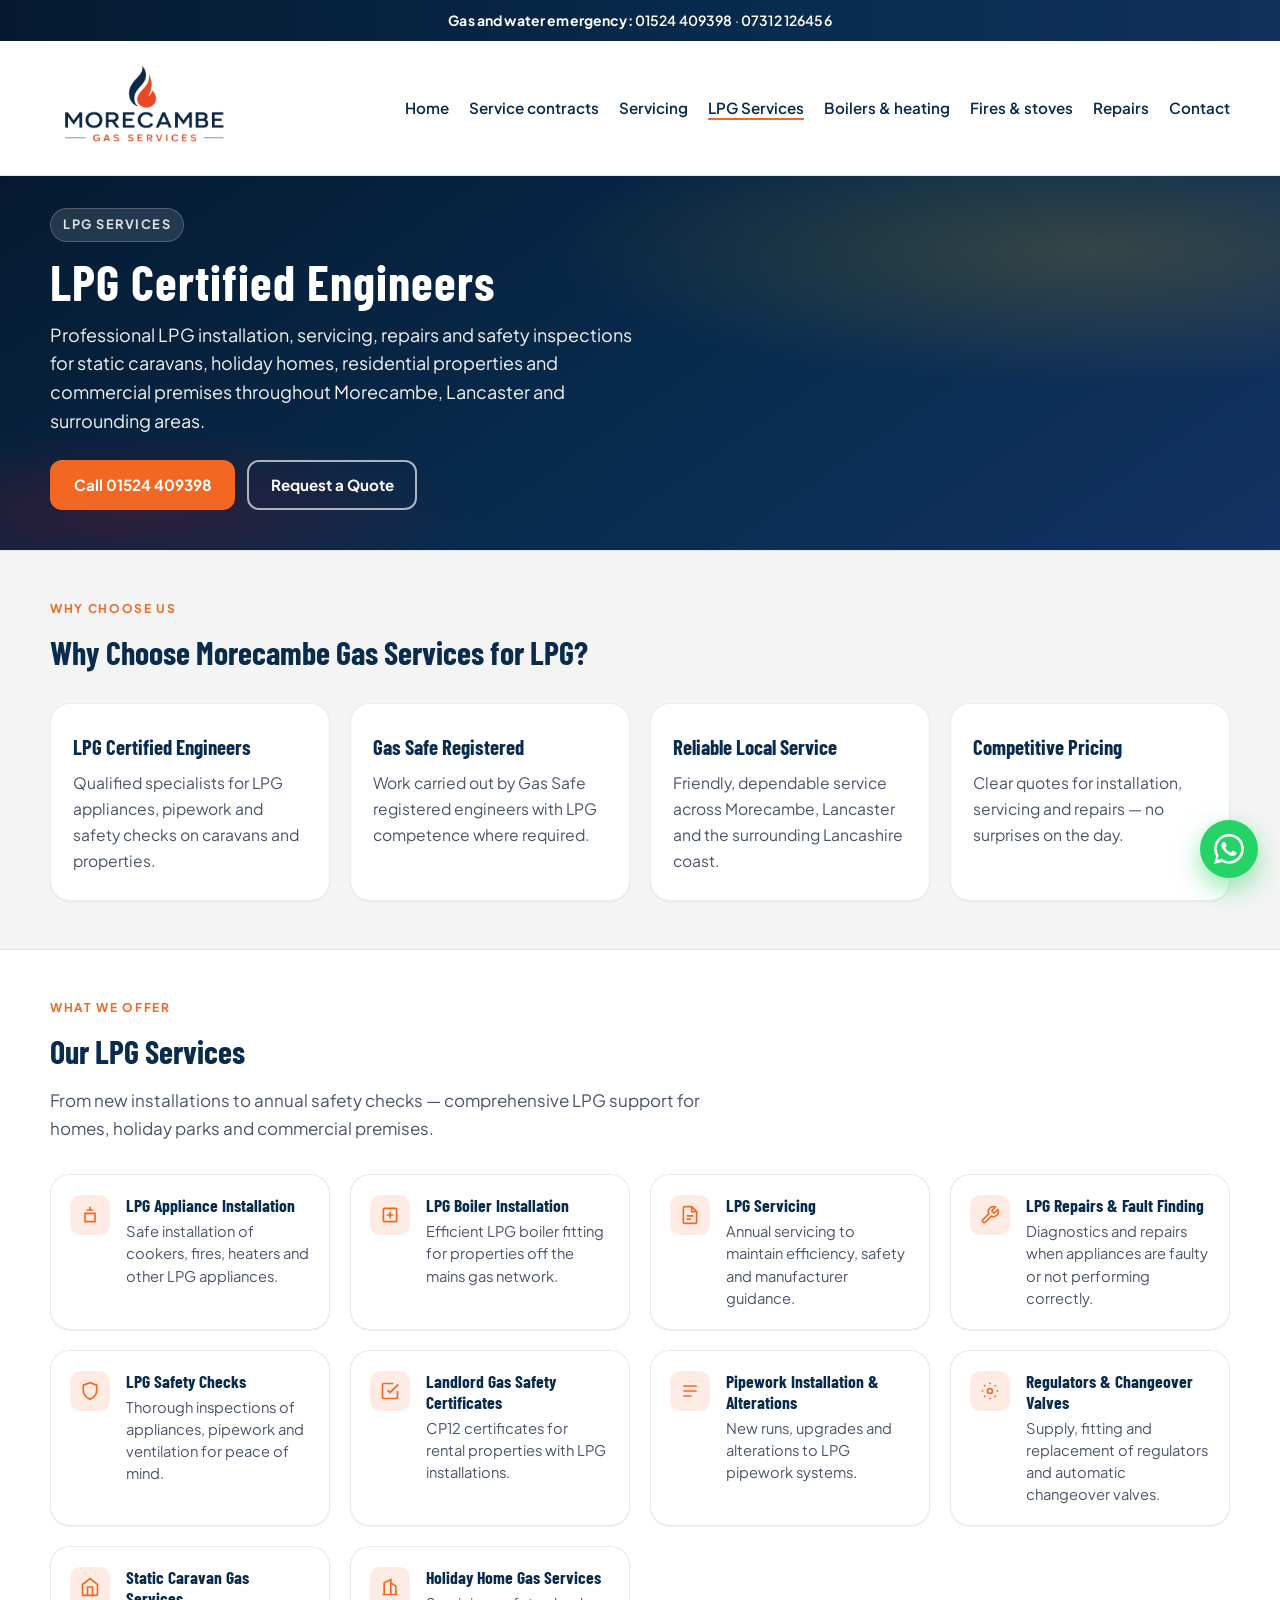
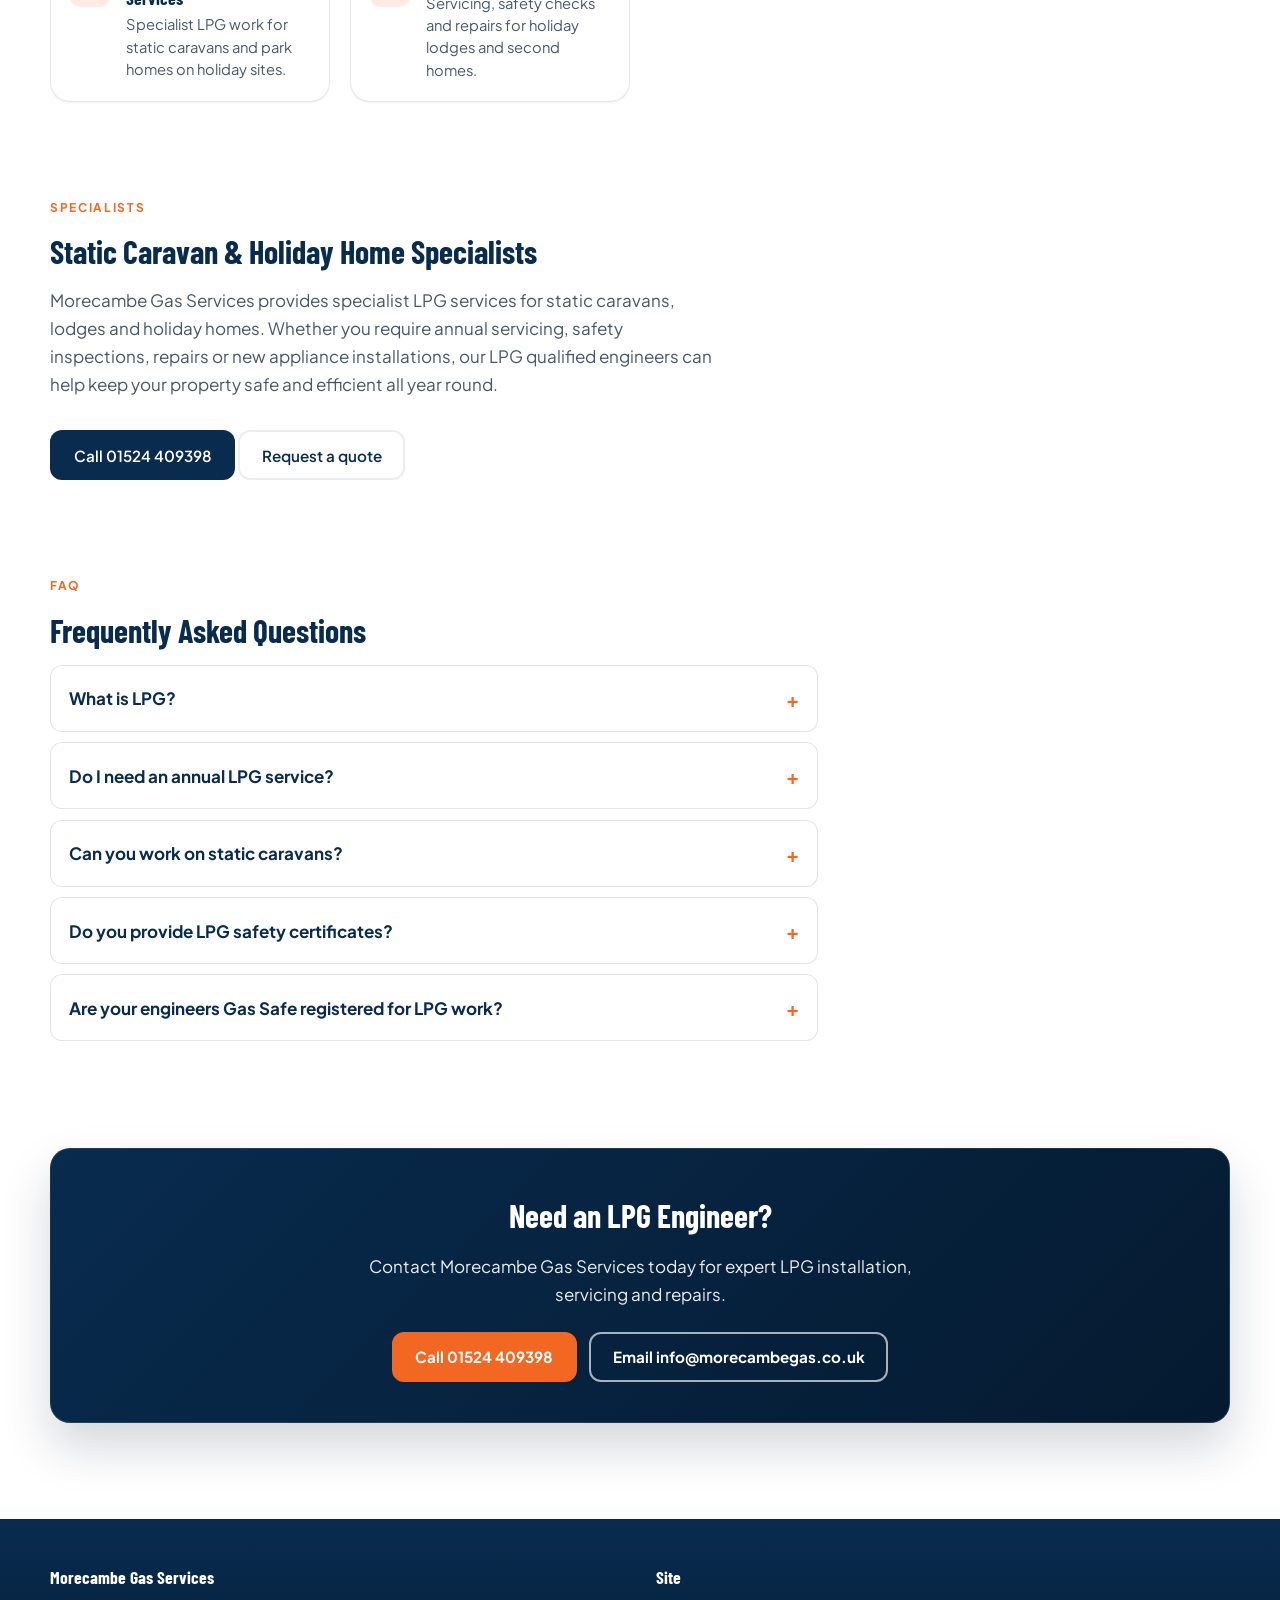
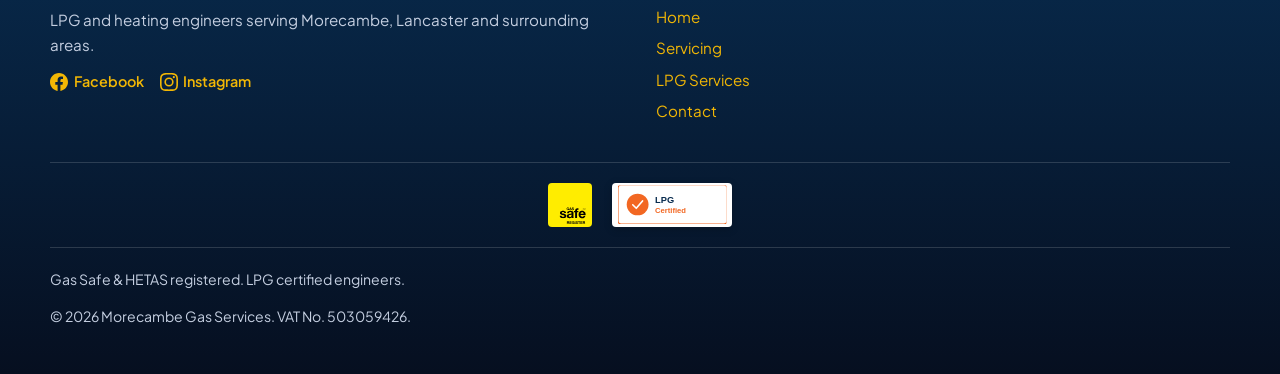
==== commit 561a38aa: "Add WhatsApp contact button linked to 07312 126456 Co-authored-by: Cursor <cursoragent@cursor.com>" ====
--- a/lpg-services/index.html
+++ b/lpg-services/index.html
@@ -384,6 +384,18 @@
       </div>
     </footer>
 
+    <a
+      class="fab-whatsapp"
+      href="https://wa.me/447312126456"
+      target="_blank"
+      rel="noopener noreferrer"
+      aria-label="Chat on WhatsApp"
+    >
+      <svg viewBox="0 0 24 24" width="30" height="30" aria-hidden="true">
+        <path fill="currentColor" d="M.057 24l1.687-6.163a11.867 11.867 0 01-1.587-5.946C.16 5.335 5.495 0 12.05 0a11.82 11.82 0 018.413 3.488 11.824 11.824 0 013.48 8.414c-.003 6.557-5.338 11.892-11.893 11.892a11.9 11.9 0 01-5.688-1.448L.057 24zM6.597 20.13c1.676.995 3.276 1.591 5.392 1.592 5.448 0 9.886-4.434 9.889-9.885.002-5.462-4.415-9.89-9.881-9.892-5.452 0-9.887 4.434-9.889 9.884a9.86 9.86 0 001.515 5.26l-.999 3.648 3.973-1.207zm11.387-5.464c-.074-.124-.272-.198-.57-.347-.297-.149-1.758-.868-2.031-.967-.272-.099-.47-.148-.669.149-.198.297-.768.967-.941 1.165-.173.198-.347.223-.644.074-.297-.149-1.255-.462-2.39-1.475-.883-.788-1.48-1.761-1.653-2.059-.173-.297-.018-.458.13-.606.134-.133.297-.347.446-.521.151-.172.2-.296.3-.495.099-.198.05-.372-.025-.521-.075-.148-.669-1.611-.916-2.206-.242-.579-.487-.501-.669-.51l-.57-.01c-.198 0-.52.074-.792.372-.272.297-1.04 1.016-1.04 2.479 0 1.462 1.065 2.875 1.213 3.074.149.198 2.096 3.2 5.077 4.487.709.306 1.263.489 1.694.626.712.226 1.36.194 1.872.118.571-.085 1.758-.719 2.006-1.413.248-.695.248-1.29.173-1.414z"/>
+      </svg>
+    </a>
+
     <script src="../main.js" defer></script>
   </body>
 </html>
--- a/styles.css
+++ b/styles.css
@@ -523,6 +523,18 @@
   color: var(--brand-navy);
 }
 
+.btn-whatsapp {
+  background: #25d366;
+  color: #fff;
+  border-color: #25d366;
+}
+
+.btn-whatsapp:hover {
+  background: #1ebe57;
+  border-color: #1ebe57;
+  color: #fff;
+}
+
 /* Sections */
 section {
   padding: 3rem 0;
@@ -1539,7 +1551,11 @@
 }
 
 .footer-cert-badges .footer-cert-badge--lpg {
-  max-width: 120px;
+  max-width: 140px;
+  background: #fff;
+  border-radius: 4px;
+  padding: 0.15rem 0.35rem;
+  box-shadow: 0 2px 8px rgba(0, 0, 0, 0.2);
 }
 
 @media (min-width: 768px) {
@@ -1550,6 +1566,10 @@
 
   .footer-cert-badges .footer-cert-badge--gas-safe {
     max-width: 180px;
+  }
+
+  .footer-cert-badges .footer-cert-badge--lpg {
+    max-width: 160px;
   }
 }
 
@@ -1809,3 +1829,38 @@
     grid-template-columns: 1fr;
   }
 }
+
+/* Floating WhatsApp */
+.fab-whatsapp {
+  position: fixed;
+  bottom: 22px;
+  right: 22px;
+  z-index: 90;
+  width: 58px;
+  height: 58px;
+  border-radius: 50%;
+  background: #25d366;
+  color: #fff;
+  display: flex;
+  align-items: center;
+  justify-content: center;
+  text-decoration: none;
+  box-shadow: 0 10px 26px rgba(37, 211, 102, 0.5);
+  animation: fabPulse 2.6s ease-in-out infinite;
+  transition: transform 0.2s ease;
+}
+
+.fab-whatsapp:hover {
+  transform: scale(1.08);
+  color: #fff;
+}
+
+@keyframes fabPulse {
+  0%,
+  100% {
+    box-shadow: 0 10px 26px rgba(37, 211, 102, 0.5), 0 0 0 0 rgba(37, 211, 102, 0.4);
+  }
+  50% {
+    box-shadow: 0 10px 26px rgba(37, 211, 102, 0.5), 0 0 0 14px rgba(37, 211, 102, 0);
+  }
+}
